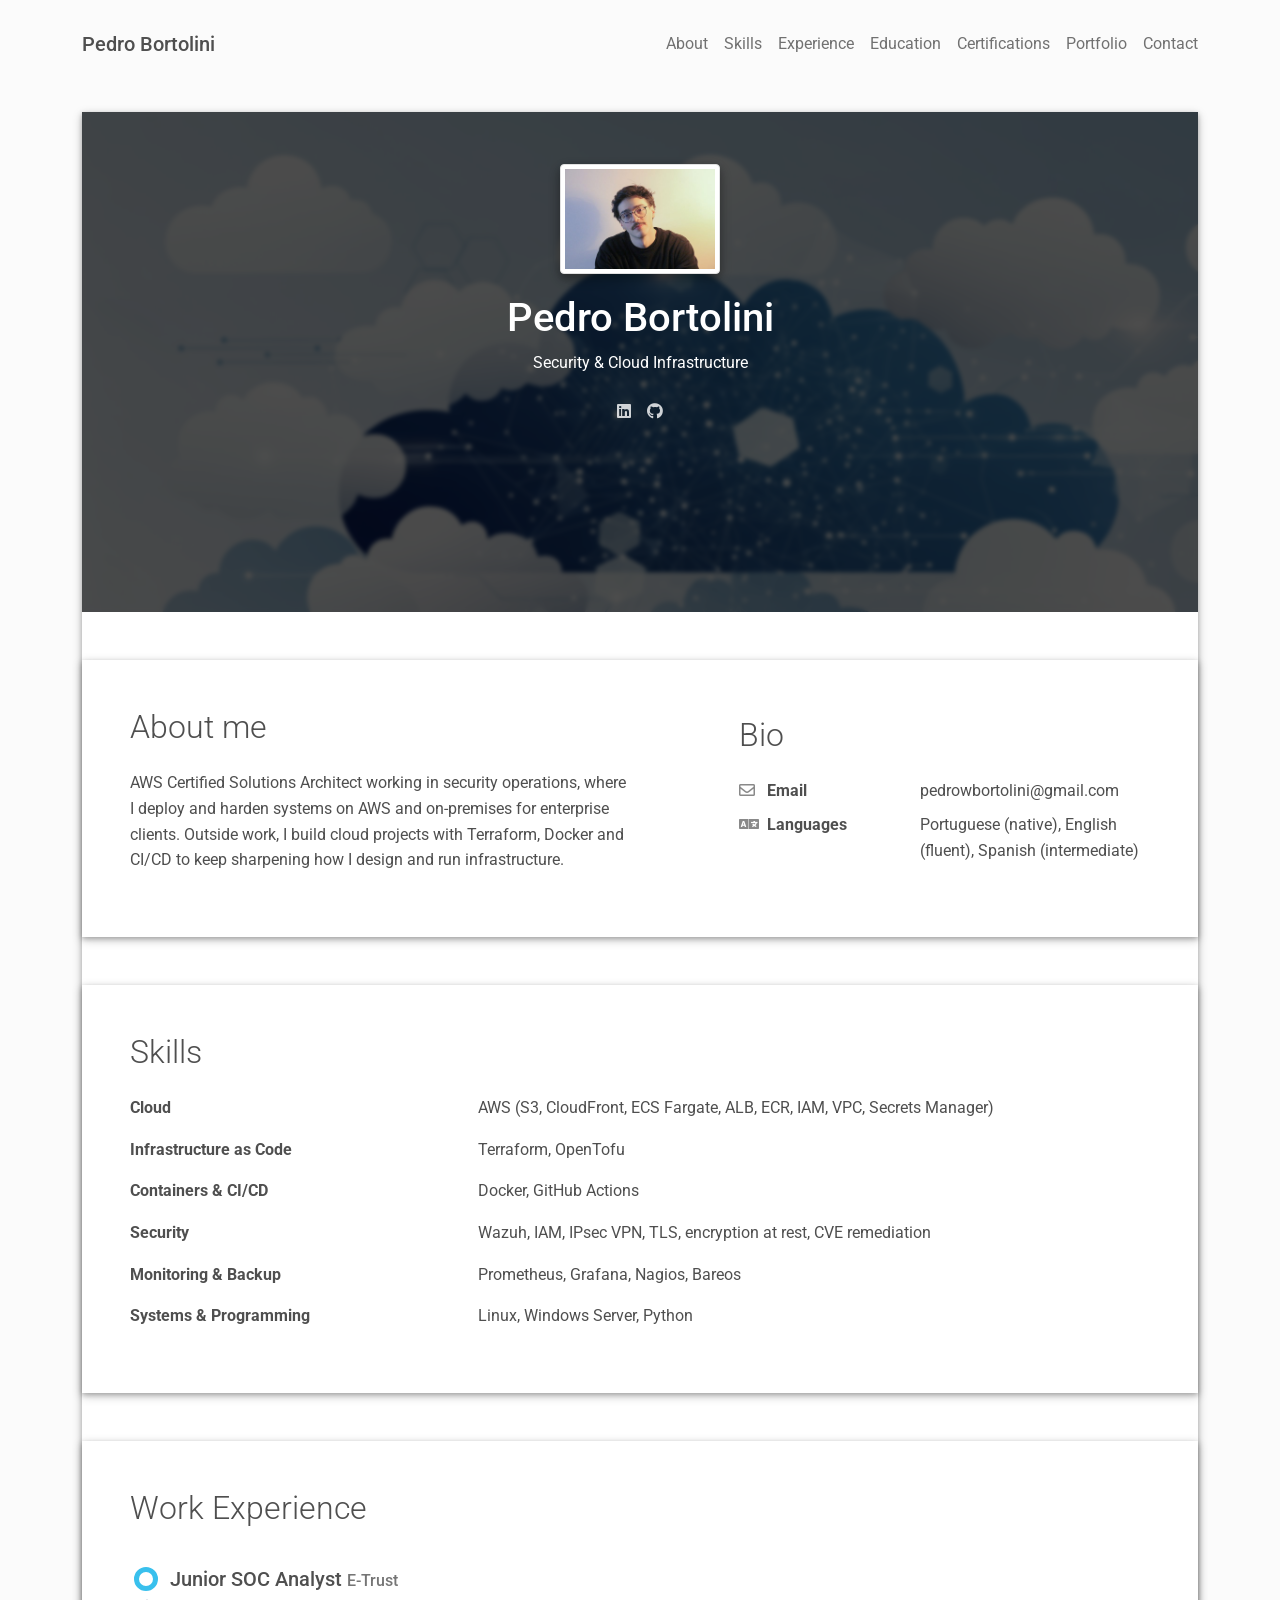
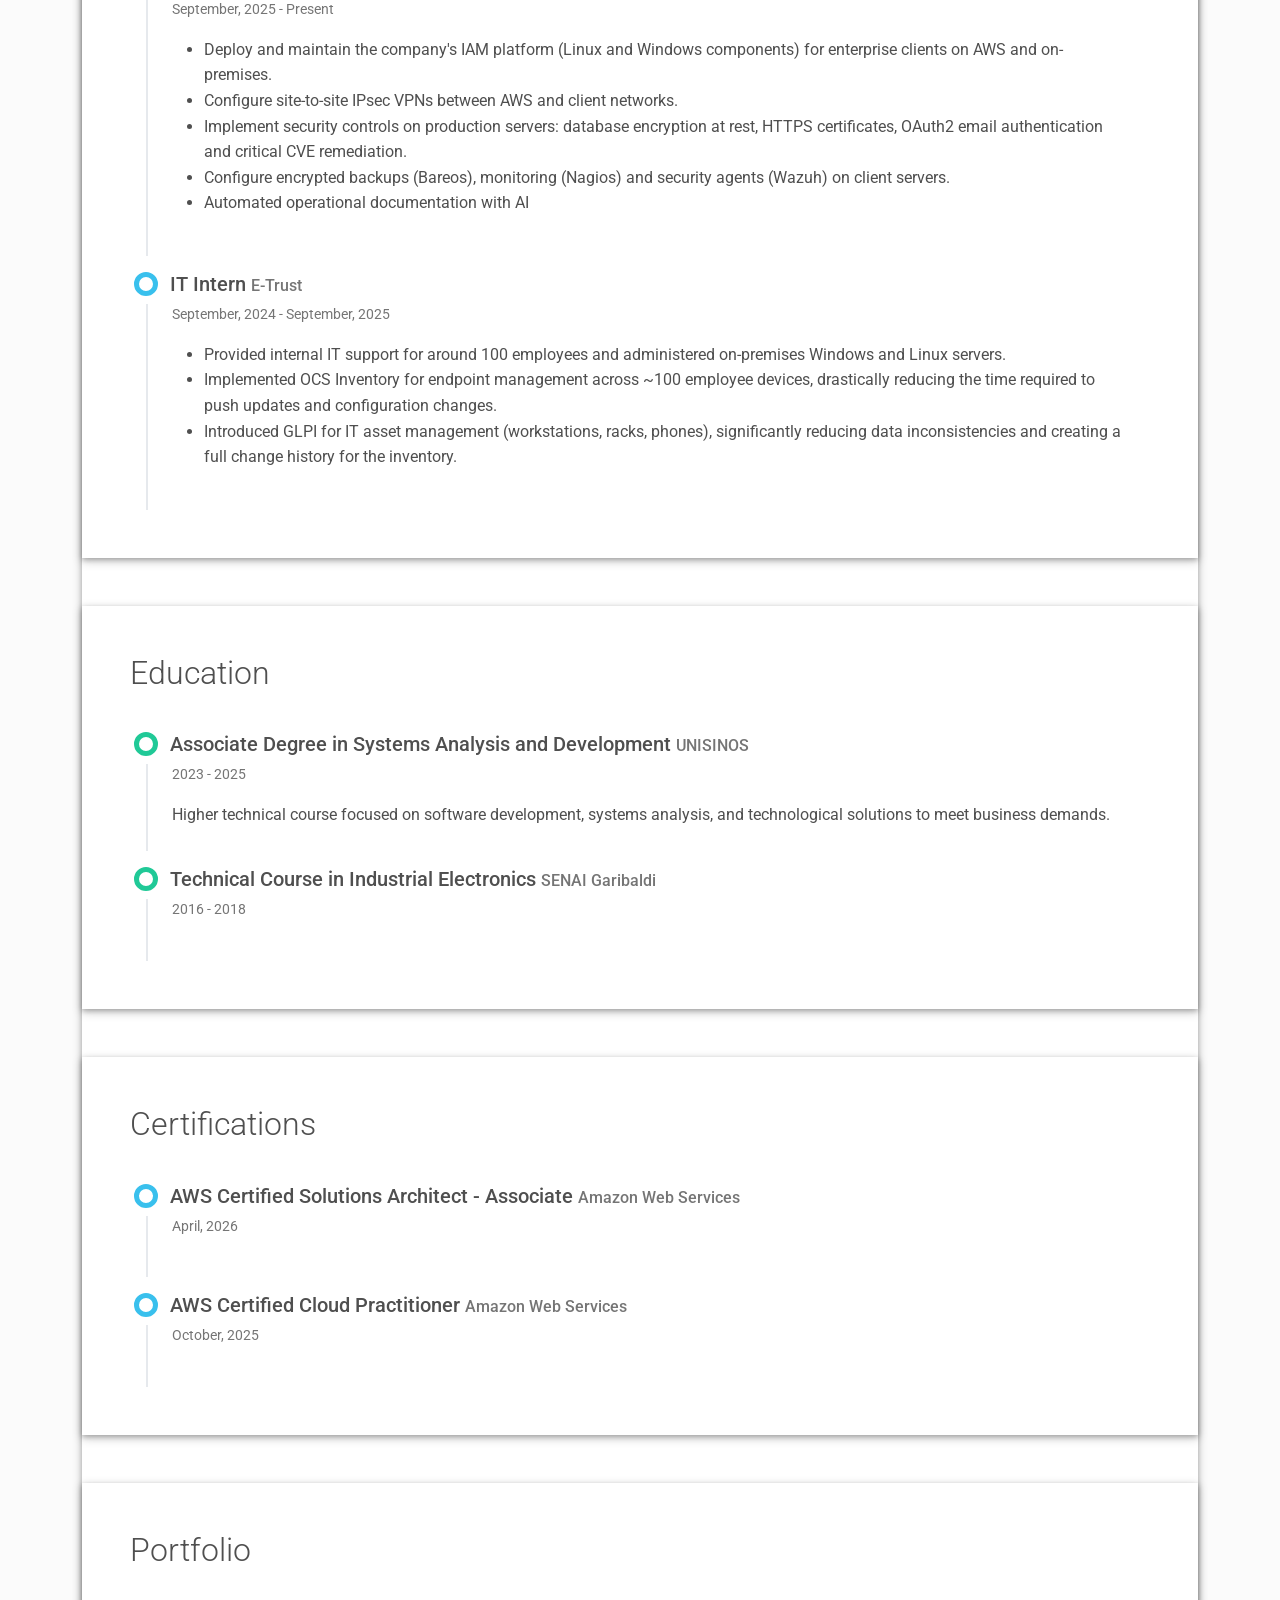
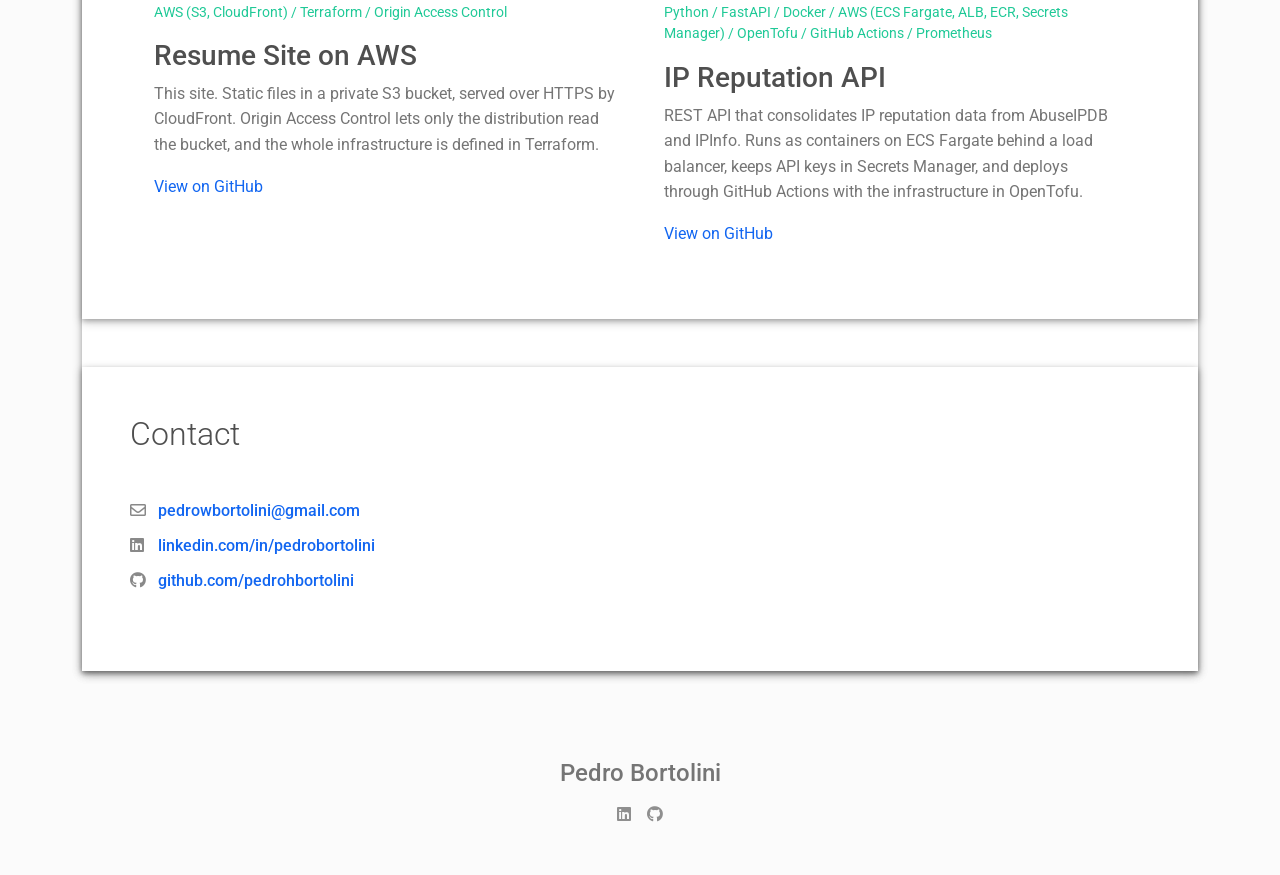
==== site/index.html @ ca29ce0b "content: refresh about, skills and portfolio, newest entries first" ====
<!DOCTYPE html>
<html lang="en">
  <head>
    <meta charset="UTF-8">
    <meta http-equiv="X-UA-Compatible" content="IE=edge">
    <meta name="viewport" content="width=device-width, initial-scale=1">
    <title>Pedro Bortolini | Resume</title>
    <link rel="preconnect" href="https://fonts.gstatic.com" crossorigin="crossorigin"/>
    <link rel="preload" as="style" href="https://fonts.googleapis.com/css2?family=Poppins:wght@600&amp;family=Roboto:wght@300;400;500;700&amp;display=swap"/>
    <link rel="stylesheet" href="https://fonts.googleapis.com/css2?family=Poppins:wght@600&amp;family=Roboto:wght@300;400;500;700&amp;display=swap" media="print" onload="this.media='all'"/>
    <noscript>
      <link rel="stylesheet" href="https://fonts.googleapis.com/css2?family=Poppins:wght@600&amp;family=Roboto:wght@300;400;500;700&amp;display=swap"/>
    </noscript>
    <link href="css/font-awesome/css/all.min.css?ver=1.2.1" rel="stylesheet">
    <link href="css/mdb.min.css?ver=1.2.1" rel="stylesheet">
    <link href="css/aos.css?ver=1.2.1" rel="stylesheet">
    <link href="css/main.css?ver=1.2.1" rel="stylesheet">
    <noscript>
      <style type="text/css">
        [data-aos] {
            opacity: 1 !important;
            transform: translate(0) scale(1) !important;
        }
      </style>
    </noscript>
  </head>
  <body class="bg-light" id="top">
    <header class="d-print-none">
      <div class="container text-center text-lg-left">
        <div class="pt-4 clearfix">
          <h1 class="site-title mb-0">Pedro Bortolini</h1>
          <div class="site-nav"> 
            <nav role="navigation">
              <ul class="nav justify-content-center">
                <li class="nav-item"><a class="nav-link" href="#about" title="About"><span class="menu-title">About</span></a>
                </li>
                <li class="nav-item"><a class="nav-link" href="#skills" title="Skills"><span class="menu-title">Skills</span></a>
                </li>
                <li class="nav-item"><a class="nav-link" href="#experience" title="Experience"><span class="menu-title">Experience</span></a>
                </li>
                <li class="nav-item"><a class="nav-link" href="#education" title="Education"><span class="menu-title">Education</span></a>
                </li>
                <li class="nav-item"><a class="nav-link" href="#certifications" title="Certifications"><span class="menu-title">Certifications</span></a>
                </li>
                <li class="nav-item"><a class="nav-link" href="#portfolio" title="Portfolio"><span class="menu-title">Portfolio</span></a>
                </li>
  
                <li class="nav-item"><a class="nav-link" href="#contact" title="Contact"><span class="menu-title">Contact</span></a>
                </li>
              </ul>
            </nav>
          </div>
        </div>
      </div>
    </header>
    <div class="page-content">
      <div class="container">
<div class="resume-container">
  <div class="shadow-1-strong bg-white my-5" id="intro">
    <div class="bg-info text-white">
      <div class="cover bg-image"><img src="images/header-background.png"/>
        <div class="mask" style="background-color: rgba(0, 0, 0, 0.7);backdrop-filter: blur(2px);">
          <div class="text-center p-5">
            <div class="avatar p-1"><img class="img-thumbnail shadow-2-strong" src="images/avatar.jpg" width="160" height="160"/></div>
            <div class="header-bio mt-3">
              <div data-aos="zoom-in" data-aos-delay="0">
                <h2 class="h1">Pedro Bortolini</h2>
                <p>Security &amp; Cloud Infrastructure</p>
              </div>
<div class="d-print-none"></div>
                <nav role="navigation">
                  <ul class="nav justify-content-center">
                    <li class="nav-item"><a class="nav-link" href="https://www.linkedin.com/in/pedrobortolini" title="LinkedIn"><i class="fab fa-linkedin"></i><span class="menu-title sr-only">LinkedIn</span></a>
                    </li>
                    <li class="nav-item"><a class="nav-link" href="https://github.com/pedrohbortolini" title="Github"><i class="fab fa-github"></i><span class="menu-title sr-only">Github</span></a>
                    </li>
                  </ul>
                </nav>
             <div class="d-print-none"></div>
          </div>
        </div>
      </div>
    </div>
  </div>
  <div class="shadow-1-strong bg-white my-5 p-5" id="about">
    <div class="about-section">
      <div class="row">
        <div class="col-md-6">
          <h2 class="h2 fw-light mb-4">About me</h2>
          <p>AWS Certified Solutions Architect working in security operations, where I deploy and harden systems on AWS and on-premises for enterprise clients. Outside work, I build cloud projects with Terraform, Docker and CI/CD to keep sharpening how I design and run infrastructure.</p>
        </div>
        <div class="col-md-5 offset-lg-1">
          <div class="row mt-2">
            <h2 class="h2 fw-light mb-4">Bio</h2>
            <div class="col-sm-5">
              <div class="pb-2 fw-bolder"><i class="far fa-envelope pe-2 text-muted" style="width:24px;opacity:0.85;"></i> Email</div>
            </div>
            <div class="col-sm-7">
              <div class="pb-2">pedrowbortolini@gmail.com</div>
            </div>
            <div class="col-sm-5">
              <div class="pb-2 fw-bolder"><i class="fas fa-language pe-2 text-muted" style="width:24px;opacity:0.85;"></i> Languages</div>
            </div>
            <div class="col-sm-7">
              <div class="pb-2">Portuguese (native), English (fluent), Spanish (intermediate)</div>
            </div>
            <div class="col-sm-5">
            </div>

          </div>
        </div>
      </div>
    </div>
  </div>
  <div class="shadow-1-strong bg-white my-5 p-5" id="skills">
    <div class="skills-section">
      <h2 class="h2 fw-light mb-4">Skills</h2>
      <!-- Grouped list instead of percentage bars: self-rated percentages carry no real information. -->
      <div class="row">
        <div class="col-sm-4 pb-2 fw-bolder">Cloud</div>
        <div class="col-sm-8 pb-3">AWS (S3, CloudFront, ECS Fargate, ALB, ECR, IAM, VPC, Secrets Manager)</div>
        <div class="col-sm-4 pb-2 fw-bolder">Infrastructure as Code</div>
        <div class="col-sm-8 pb-3">Terraform, OpenTofu</div>
        <div class="col-sm-4 pb-2 fw-bolder">Containers &amp; CI/CD</div>
        <div class="col-sm-8 pb-3">Docker, GitHub Actions</div>
        <div class="col-sm-4 pb-2 fw-bolder">Security</div>
        <div class="col-sm-8 pb-3">Wazuh, IAM, IPsec VPN, TLS, encryption at rest, CVE remediation</div>
        <div class="col-sm-4 pb-2 fw-bolder">Monitoring &amp; Backup</div>
        <div class="col-sm-8 pb-3">Prometheus, Grafana, Nagios, Bareos</div>
        <div class="col-sm-4 pb-2 fw-bolder">Systems &amp; Programming</div>
        <div class="col-sm-8 pb-3">Linux, Windows Server, Python</div>
      </div>
    </div>
  </div>
  <div class="shadow-1-strong bg-white my-5 p-5" id="experience">
    <div class="work-experience-section">
      <h2 class="h2 fw-light mb-4">Work Experience</h2>
      <div class="timeline">
        <div class="timeline-card timeline-card-info" data-aos="fade-in" data-aos-delay="0">
          <div class="timeline-head px-4 pt-3">
            <div class="h5">Junior SOC Analyst <span class="text-muted h6"> E-Trust</span></div>
          </div>
          <div class="timeline-body px-4 pb-4">
            <div class="text-muted text-small mb-3">September, 2025 - Present</div>
            <ul>
              <li>Deploy and maintain the company's IAM platform (Linux and Windows components) for enterprise clients on AWS and on-premises.</li>
              <li>Configure site-to-site IPsec VPNs between AWS and client networks.</li>
              <li>Implement security controls on production servers: database encryption at rest, HTTPS certificates, OAuth2 email authentication and critical CVE remediation.</li>
              <li>Configure encrypted backups (Bareos), monitoring (Nagios) and security agents (Wazuh) on client servers.</li>
              <li>Automated operational documentation with AI</li>
            </ul>
          </div>
        </div>
        <div class="timeline-card timeline-card-info" data-aos="fade-in" data-aos-delay="200">
          <div class="timeline-head px-4 pt-3">
            <div class="h5">IT Intern <span class="text-muted h6"> E-Trust</span></div>
          </div>
          <div class="timeline-body px-4 pb-4">
            <div class="text-muted text-small mb-3">September, 2024 - September, 2025</div>
               <ul>
              <li>Provided internal IT support for around 100 employees and administered on-premises Windows and Linux servers.</li>
              <li>Implemented OCS Inventory for endpoint management across ~100 employee devices, drastically reducing the time required to push updates and configuration changes.</li>
              <li>Introduced GLPI for IT asset management (workstations, racks, phones), significantly reducing data inconsistencies and creating a full change history for the inventory.</li>
            </ul>
          </div>
        </div>
      </div>
    </div>
  </div>
  <div class="shadow-1-strong bg-white my-5 p-5" id="education">
    <div class="education-section">
      <h2 class="h2 fw-light mb-4">Education</h2>
      <div class="timeline">
        <div class="timeline-card timeline-card-success" data-aos="fade-in" data-aos-delay="0">
          <div class="timeline-head px-4 pt-3">
            <div class="h5">Associate Degree in Systems Analysis and Development <span class="text-muted h6">UNISINOS</span>          </div>
          </div>
          <div class="timeline-body px-4 pb-4">
            <div class="text-muted text-small mb-3">2023 - 2025</div>
            <div> Higher technical course focused on software development, systems analysis, and technological solutions to meet business demands.</div>
          </div>
        </div>
        <div class="timeline-card timeline-card-success" data-aos="fade-in" data-aos-delay="400">
          <div class="timeline-head px-4 pt-3">
            <div class="h5">Technical Course in Industrial Electronics <span class="text-muted h6"> SENAI Garibaldi</span>          </div>
          </div>
          <div class="timeline-body px-4 pb-4">
            <div class="text-muted text-small mb-3">2016 - 2018</div>
          </div>
        </div>
      </div>
    </div>
  </div>
  <div class="shadow-1-strong bg-white my-5 p-5" id="certifications">
    <div class="certifications-section">
      <h2 class="h2 fw-light mb-4">Certifications</h2>
      <div class="timeline">
        <div class="timeline-card timeline-card-info" data-aos="fade-in" data-aos-delay="0">
          <div class="timeline-head px-4 pt-3">
            <div class="h5">AWS Certified Solutions Architect - Associate <span class="text-muted h6"> Amazon Web Services</span></div>
          </div>
          <div class="timeline-body px-4 pb-4">
            <div class="text-muted text-small mb-3">April, 2026</div>
          </div>
        </div>
        <div class="timeline-card timeline-card-info" data-aos="fade-in" data-aos-delay="200">
          <div class="timeline-head px-4 pt-3">
            <div class="h5">AWS Certified Cloud Practitioner <span class="text-muted h6"> Amazon Web Services</span></div>
          </div>
          <div class="timeline-body px-4 pb-4">
            <div class="text-muted text-small mb-3">October, 2025</div>
          </div>
        </div>
      </div>
    </div>
  </div>
  <div class="shadow-1-strong bg-white my-5 p-5 d-print-none" id="portfolio">
    <div class="portfolio-section">
      <h2 class="h2 fw-light mb-4">Portfolio</h2>
      <div class="row g-0">
        <div class="col-md-6 d-flex" data-aos="fade-left" data-aos-delay="100">
          <div class="m-4 mt-md-2">
            <p class="text-teal text-small">AWS (S3, CloudFront) / Terraform / Origin Access Control</p>
            <h3>Resume Site on AWS</h3>
            <p class="text-muted">This site. Static files in a private S3 bucket, served over HTTPS by CloudFront. Origin Access Control lets only the distribution read the bucket, and the whole infrastructure is defined in Terraform.</p>
            <a href="https://github.com/pedrohbortolini/cloud-resume-site">View on GitHub</a>
          </div>
        </div>
        <div class="col-md-6 d-flex" data-aos="fade-left" data-aos-delay="200">
          <div class="m-4 mt-md-2">
            <p class="text-teal text-small">Python / FastAPI / Docker / AWS (ECS Fargate, ALB, ECR, Secrets Manager) / OpenTofu / GitHub Actions / Prometheus</p>
            <h3>IP Reputation API</h3>
            <p class="text-muted">REST API that consolidates IP reputation data from AbuseIPDB and IPInfo. Runs as containers on ECS Fargate behind a load balancer, keeps API keys in Secrets Manager, and deploys through GitHub Actions with the infrastructure in OpenTofu.</p>
            <a href="https://github.com/pedrohbortolini/ip-reputation-api">View on GitHub</a>
          </div>
        </div>
      </div>
    </div>
  </div>
  <div class="shadow-1-strong bg-white my-5 p-5" id="contact">
  <div class="contant-section">
    <h2 class="h2 fw-light text mb-4">Contact</h2>
    <div class="row mb-4">
      <div class="col-12" data-aos="fade-left" data-aos-delay="200">
        <div class="mt-4">
          <div class="h6">
            <i class="far fa-envelope pe-2 text-muted" style="width:24px;opacity:0.85;"></i>
            <a href="mailto:pedrowbortolini@gmail.com">pedrowbortolini@gmail.com</a>
          </div>
          <div class="h6 mt-3">
            <i class="fab fa-linkedin pe-2 text-muted" style="width:24px;opacity:0.85;"></i>
            <a href="https://www.linkedin.com/in/pedrobortolini">linkedin.com/in/pedrobortolini</a>
          </div>
          <div class="h6 mt-3">
            <i class="fab fa-github pe-2 text-muted" style="width:24px;opacity:0.85;"></i>
            <a href="https://github.com/pedrohbortolini">github.com/pedrohbortolini</a>
          </div>
        </div>
      </div>

    </div>
  </div>
</div>

</div></div>
    </div>
    <footer class="pt-4 pb-4 text-muted text-center d-print-none">
      <div class="container">


        <div class="my-3">
          <div class="h4">Pedro Bortolini</div>
          <div class="footer-nav">
            <nav role="navigation">
              <ul class="nav justify-content-center">
                <li class="nav-item"><a class="nav-link" href="https://www.linkedin.com/in/pedrobortolini" title="LinkedIn"><i class="fab fa-linkedin"></i><span class="menu-title sr-only">LinkedIn</span></a>
                </li>
                <li class="nav-item"><a class="nav-link" href="https://github.com/pedrohbortolini" title="Github"><i class="fab fa-github"></i><span class="menu-title sr-only">Github</span></a>
                </li>
              </ul>
            </nav>
          </div>
        </div>
      </div>
    </footer>
    <script src="scripts/mdb.min.js?ver=1.2.1"></script>
    <script src="scripts/aos.js?ver=1.2.1"></script>
    <script src="scripts/main.js?ver=1.2.1"></script>
  </body>
</html>
---- site/css/main.css ----
/* Timeline custom component */
.timeline-card {
  position: relative;
  margin-left: 16px; }

.timeline-card:before {
  content: '';
  display: inline-block;
  position: absolute;
  background-color: #fff;
  border-radius: 100%;
  width: 24px;
  height: 24px;
  top: 16px;
  left: -12px;
  border: 5px solid;
  z-index: 2; }

.timeline-body {
  border-left: 2px solid #E6E9ED; }

.timeline-card-primary:before {
  border-color: var(--bs-primary); }

.timeline-card-info:before {
  border-color: var(--bs-info); }

.timeline-card-secondary:before {
  border-color: var(--bs-secondary); }

.timeline-card-success:before {
  border-color: var(--bs-teal); }

html {
  scroll-behavior: smooth; }

html, body {
  overflow-x: hidden; }

.container {
  max-width: 1140px; }

.site-title {
  font-size: 1.25rem;
  line-height: 2.5rem; }

.nav-link {
  padding: 0;
  font-size: 1rem;
  line-height: 2.5rem;
  color: inherit;
  opacity: 0.8; }

.header-social .nav-link {
  font-size: 1.25rem; }

.nav-link:hover,
.nav-link:focus {
  color: inherit;
  opacity: 1; }

.nav-item + .nav-item {
  margin-left: 1rem; }

.cover {
  height: 500px; }

.cover > img {
  -o-object-fit: cover;
     object-fit: cover;
  width: auto; }

.progress-bar {
  text-transform: uppercase;
  font-size: 10px;
  letter-spacing: 1px; }

.text-small {
  font-size: 0.85rem; }

.text-teal {
  color: var(--bs-teal); }

footer a:not(.nav-link) {
  color: inherit;
  border-bottom: 1px dashed;
  text-decoration: none;
  cursor: pointer; }

@media (min-width: 48em) {
  .site-title {
    float: left; }
  .site-nav {
    float: right; } }

@media (max-width: 767px) {
  /* disable animations on mobile */
  [data-aos] {
    opacity: 1 !important;
    transform: translate(0) scale(1) !important; }
  .p-5 {
    padding: 2.5rem 2rem !important; }
  .portfolio-section .m-5 {
    margin: 2rem 0 1rem !important; }
  .portfolio-reverse {
    flex-direction: column-reverse; }
  .portfolio-reverse .text-end {
    text-align: start !important; } }

@media print {
  [data-aos] {
    opacity: 1 !important;
    transform: translate(0) scale(1) !important; }
  body.bg-light {
    background-color: #fff !important; }
  .container {
    width: auto;
    max-width: 100%;
    padding: 0; }
  .cover {
    height: 360px;
    margin-bottom: 1.5rem; }
  .cover > img {
    display: none; }
  .shadow-1-strong {
    box-shadow: none !important; }
  .resume-container > .my-5 {
    margin: 0 !important; }
  .my-5.p-5 {
    padding: 1.5rem 0 !important; }
  .about-section {
    padding: 0 !important; }
  .skills-section,
  .work-experience-section,
  .education-section,
  .portfolio-section,
  .reference-section,
  .contact-section {
    padding: 0 !important; }
  .page-break {
    padding-top: 5rem;
    page-break-before: always; } }
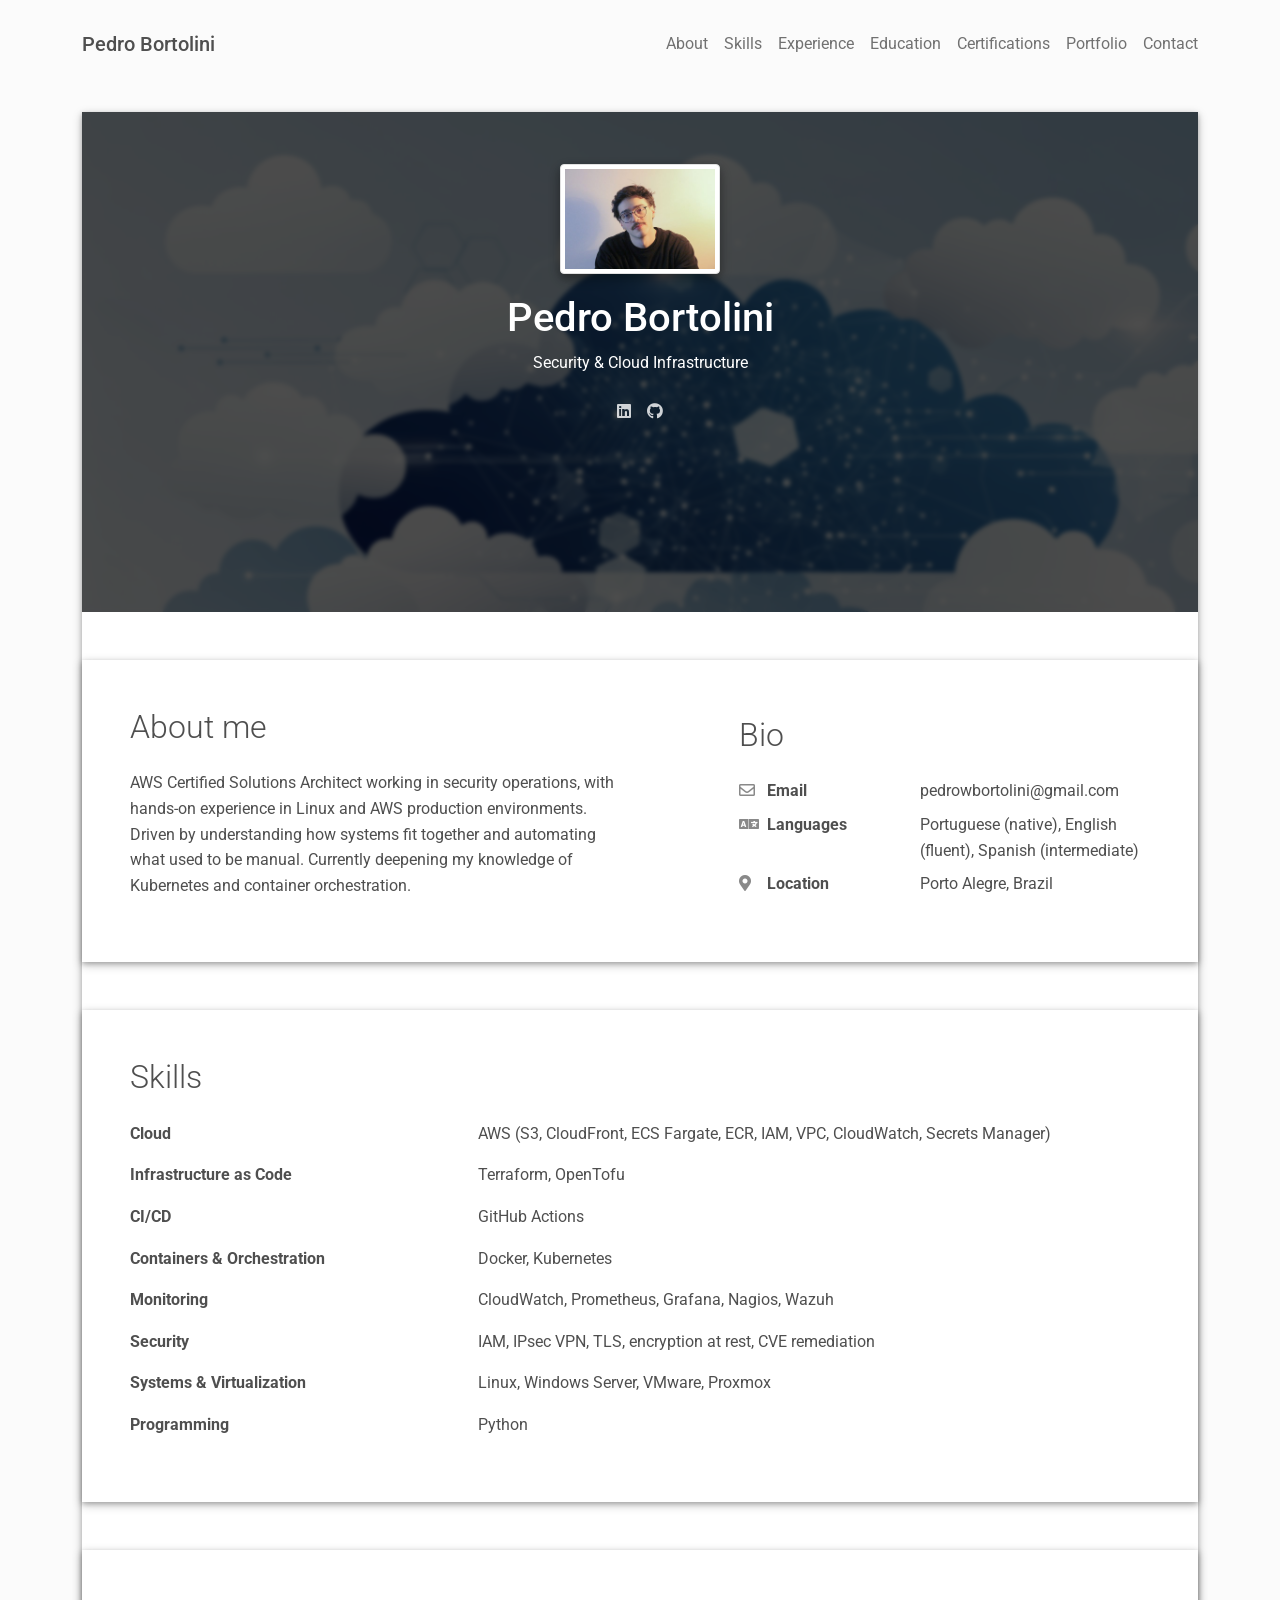
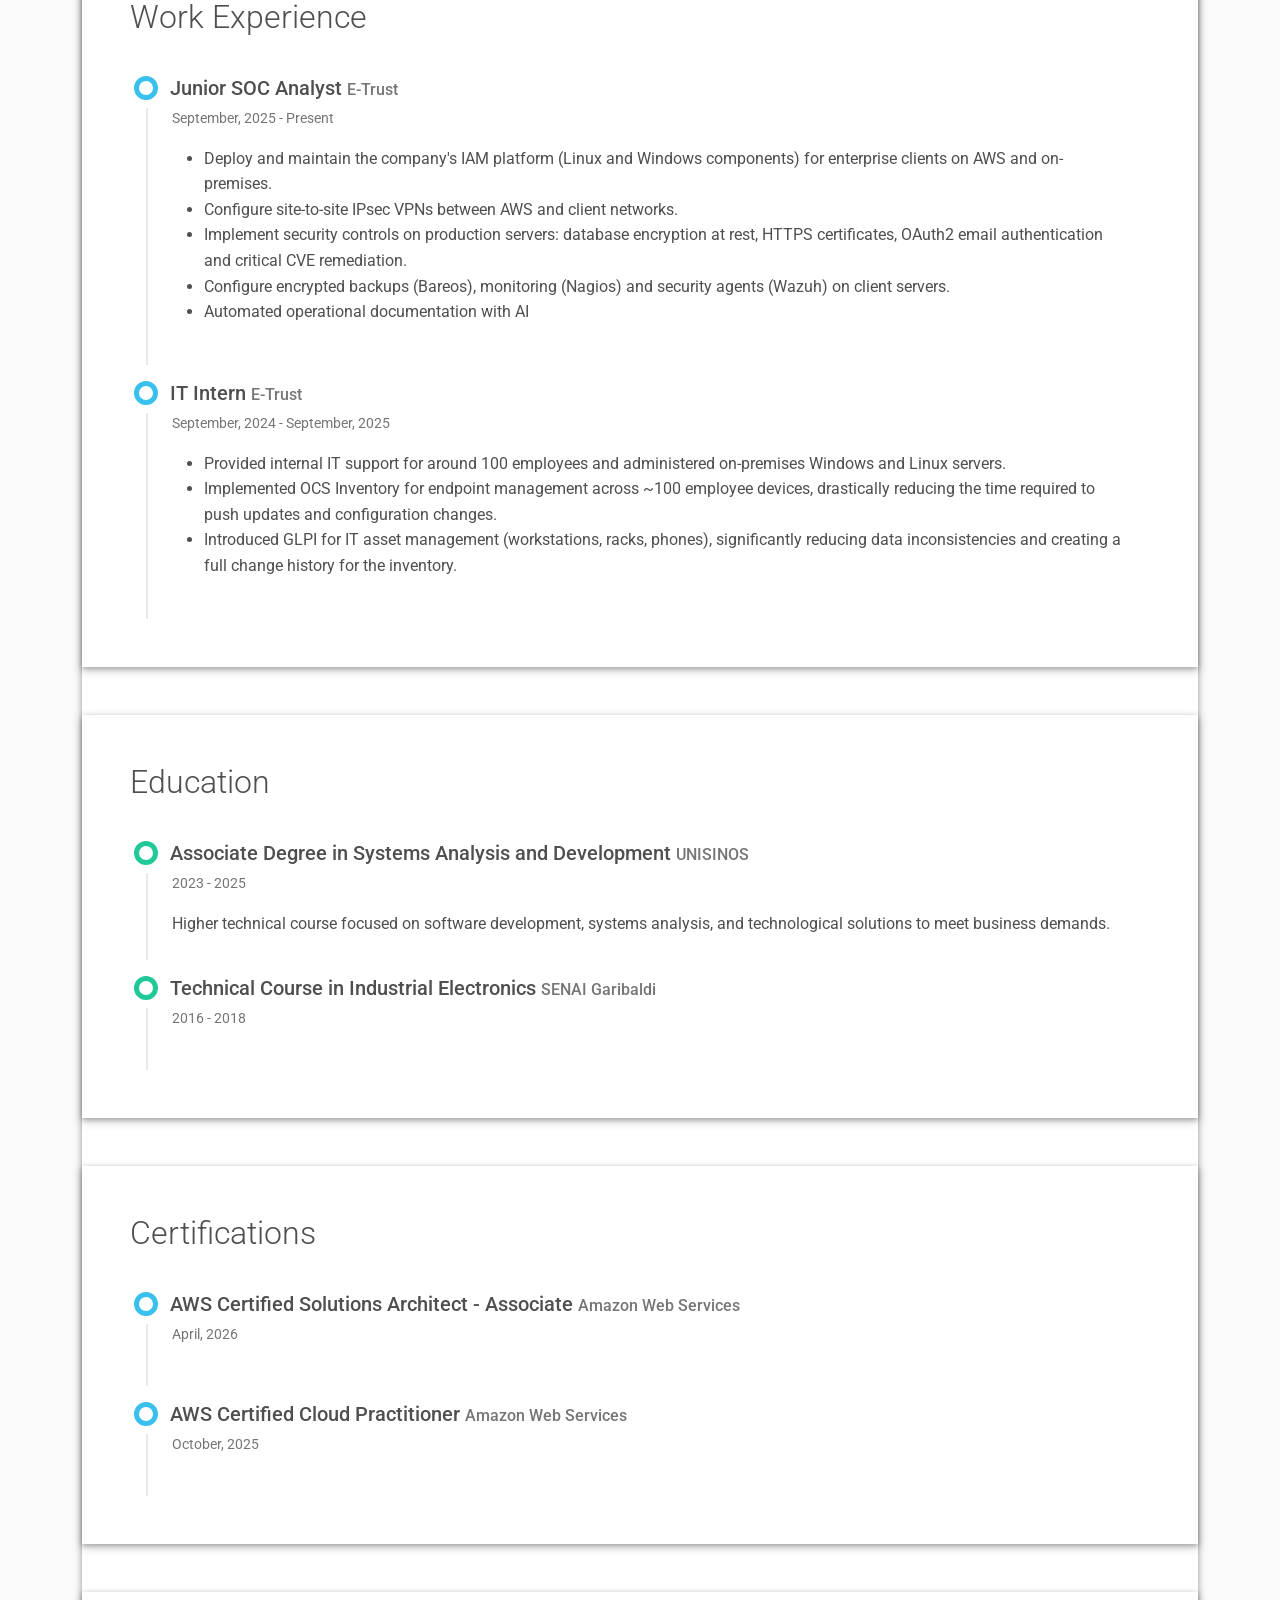
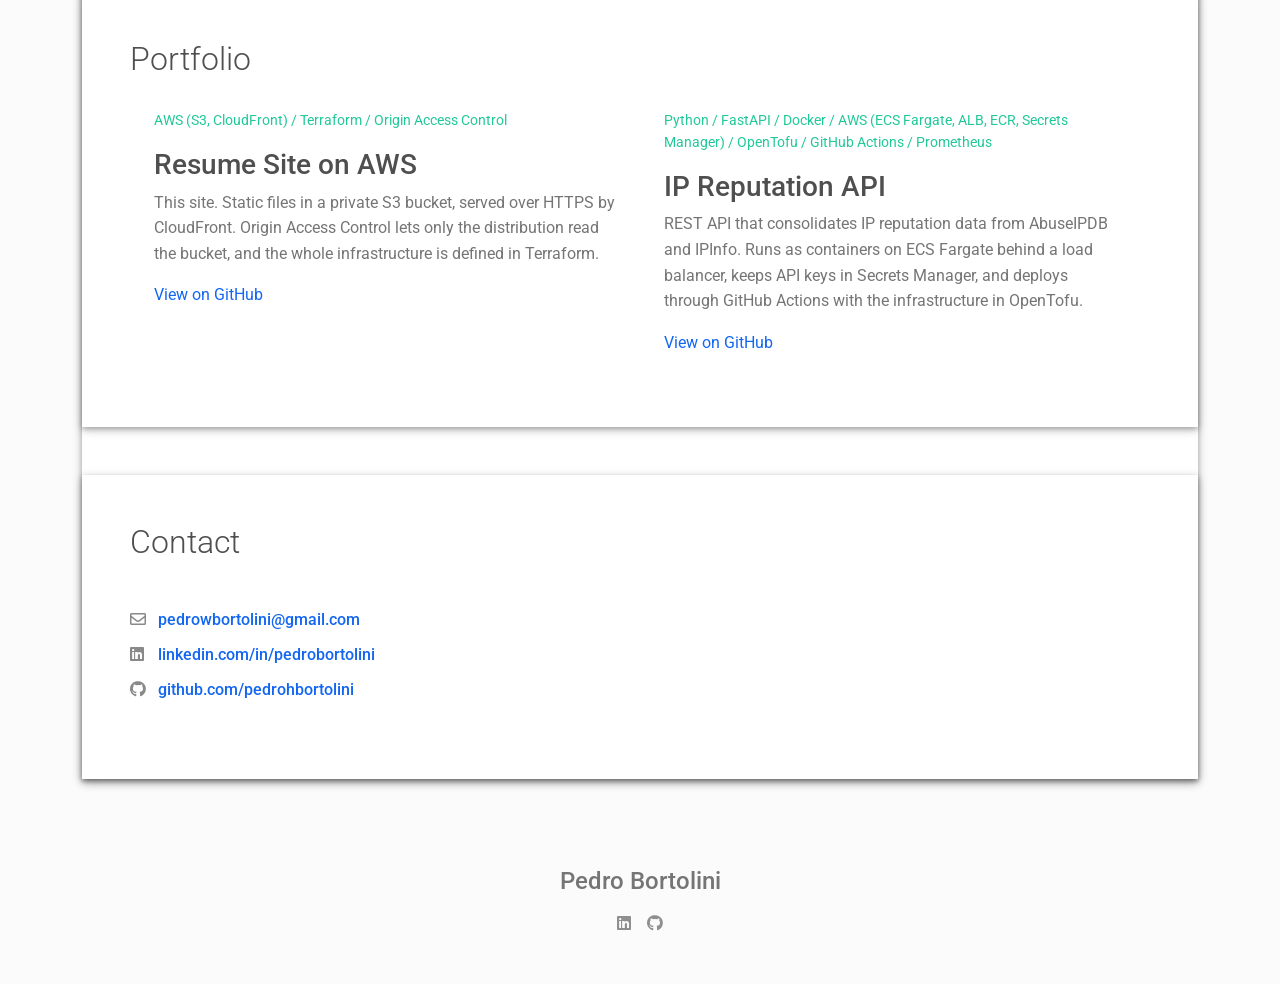
==== commit e1400503: "content: refine about and skills, add location" ====
--- a/site/index.html
+++ b/site/index.html
@@ -87,7 +87,7 @@
       <div class="row">
         <div class="col-md-6">
           <h2 class="h2 fw-light mb-4">About me</h2>
-          <p>AWS Certified Solutions Architect working in security operations, where I deploy and harden systems on AWS and on-premises for enterprise clients. Outside work, I build cloud projects with Terraform, Docker and CI/CD to keep sharpening how I design and run infrastructure.</p>
+          <p>AWS Certified Solutions Architect working in security operations, with hands-on experience in Linux and AWS production environments. Driven by understanding how systems fit together and automating what used to be manual. Currently deepening my knowledge of Kubernetes and container orchestration.</p>
         </div>
         <div class="col-md-5 offset-lg-1">
           <div class="row mt-2">
@@ -103,6 +103,12 @@
             </div>
             <div class="col-sm-7">
               <div class="pb-2">Portuguese (native), English (fluent), Spanish (intermediate)</div>
+            </div>
+            <div class="col-sm-5">
+              <div class="pb-2 fw-bolder"><i class="fas fa-map-marker-alt pe-2 text-muted" style="width:24px;opacity:0.85;"></i> Location</div>
+            </div>
+            <div class="col-sm-7">
+              <div class="pb-2">Porto Alegre, Brazil</div>
             </div>
             <div class="col-sm-5">
             </div>
@@ -118,17 +124,21 @@
       <!-- Grouped list instead of percentage bars: self-rated percentages carry no real information. -->
       <div class="row">
         <div class="col-sm-4 pb-2 fw-bolder">Cloud</div>
-        <div class="col-sm-8 pb-3">AWS (S3, CloudFront, ECS Fargate, ALB, ECR, IAM, VPC, Secrets Manager)</div>
+        <div class="col-sm-8 pb-3">AWS (S3, CloudFront, ECS Fargate, ECR, IAM, VPC, CloudWatch, Secrets Manager)</div>
         <div class="col-sm-4 pb-2 fw-bolder">Infrastructure as Code</div>
         <div class="col-sm-8 pb-3">Terraform, OpenTofu</div>
-        <div class="col-sm-4 pb-2 fw-bolder">Containers &amp; CI/CD</div>
-        <div class="col-sm-8 pb-3">Docker, GitHub Actions</div>
+        <div class="col-sm-4 pb-2 fw-bolder">CI/CD</div>
+        <div class="col-sm-8 pb-3">GitHub Actions</div>
+        <div class="col-sm-4 pb-2 fw-bolder">Containers &amp; Orchestration</div>
+        <div class="col-sm-8 pb-3">Docker, Kubernetes</div>
+        <div class="col-sm-4 pb-2 fw-bolder">Monitoring</div>
+        <div class="col-sm-8 pb-3">CloudWatch, Prometheus, Grafana, Nagios, Wazuh</div>
         <div class="col-sm-4 pb-2 fw-bolder">Security</div>
-        <div class="col-sm-8 pb-3">Wazuh, IAM, IPsec VPN, TLS, encryption at rest, CVE remediation</div>
-        <div class="col-sm-4 pb-2 fw-bolder">Monitoring &amp; Backup</div>
-        <div class="col-sm-8 pb-3">Prometheus, Grafana, Nagios, Bareos</div>
-        <div class="col-sm-4 pb-2 fw-bolder">Systems &amp; Programming</div>
-        <div class="col-sm-8 pb-3">Linux, Windows Server, Python</div>
+        <div class="col-sm-8 pb-3">IAM, IPsec VPN, TLS, encryption at rest, CVE remediation</div>
+        <div class="col-sm-4 pb-2 fw-bolder">Systems &amp; Virtualization</div>
+        <div class="col-sm-8 pb-3">Linux, Windows Server, VMware, Proxmox</div>
+        <div class="col-sm-4 pb-2 fw-bolder">Programming</div>
+        <div class="col-sm-8 pb-3">Python</div>
       </div>
     </div>
   </div>
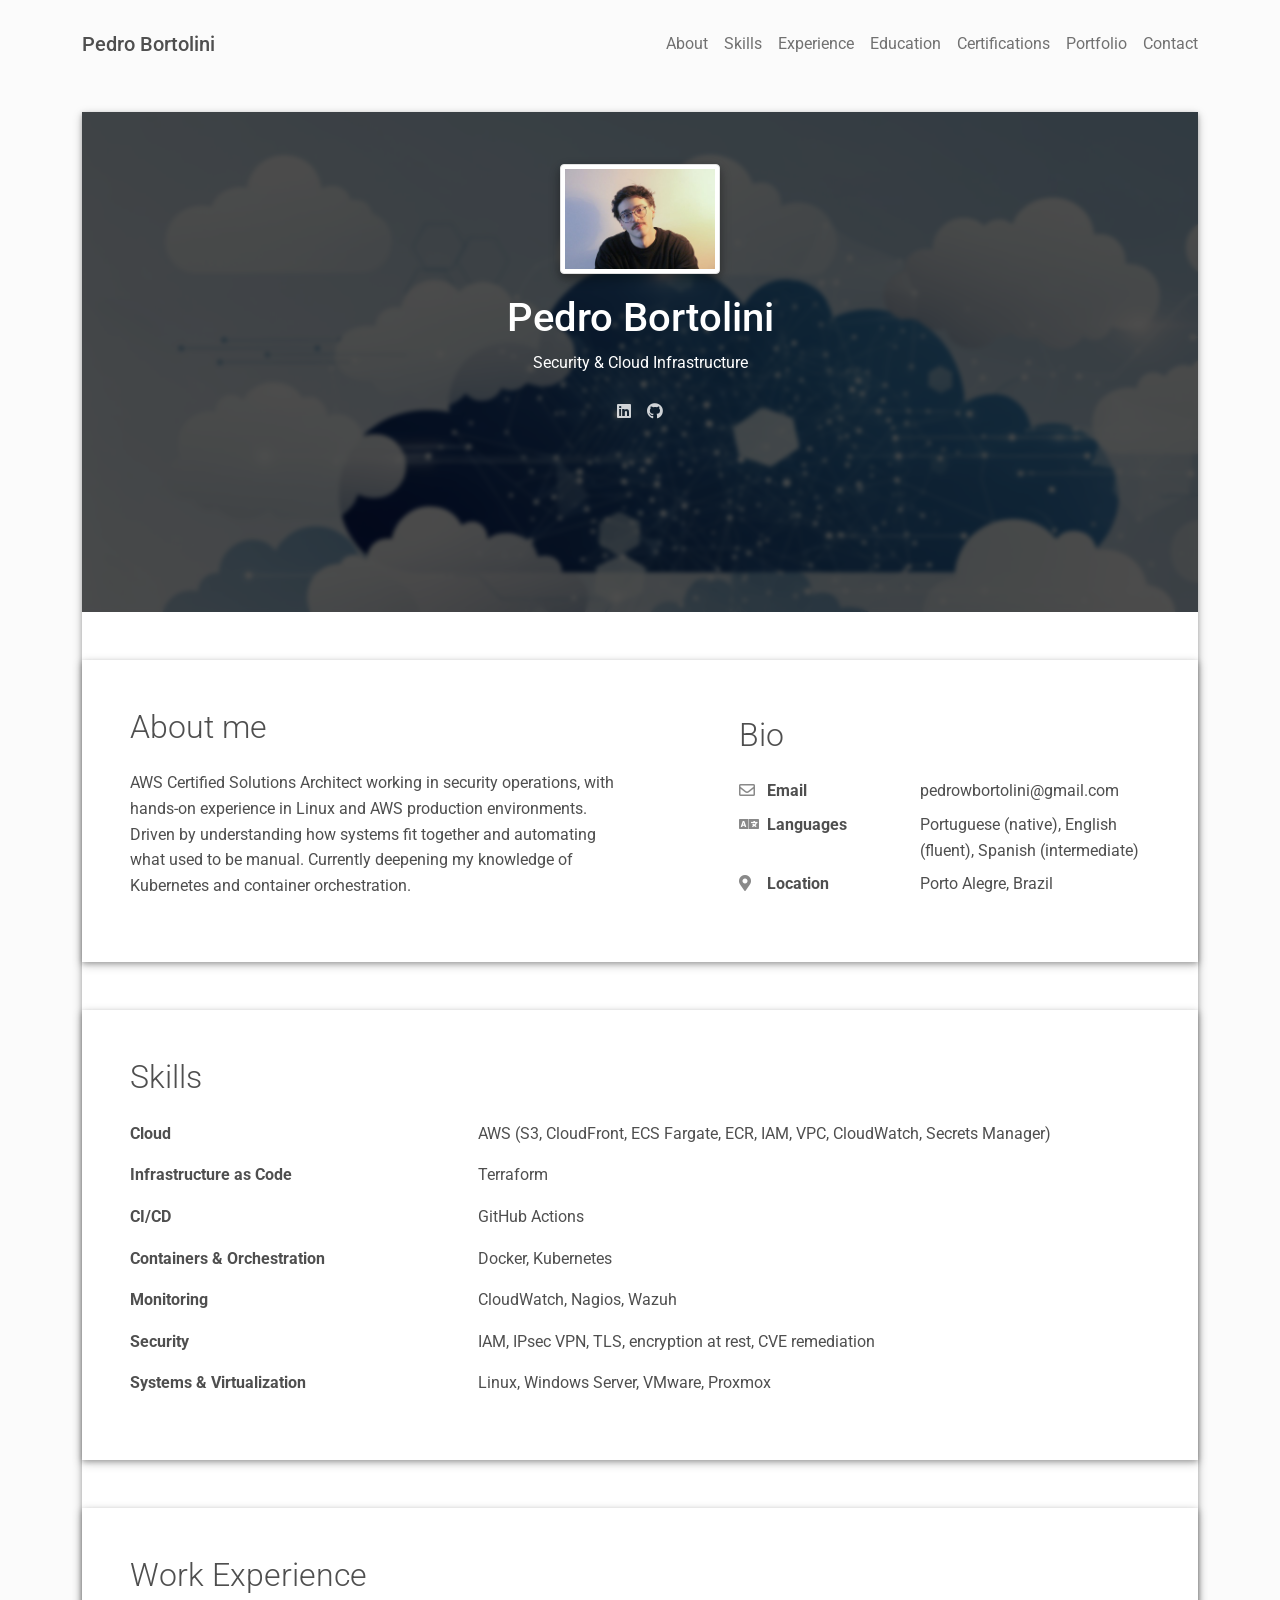
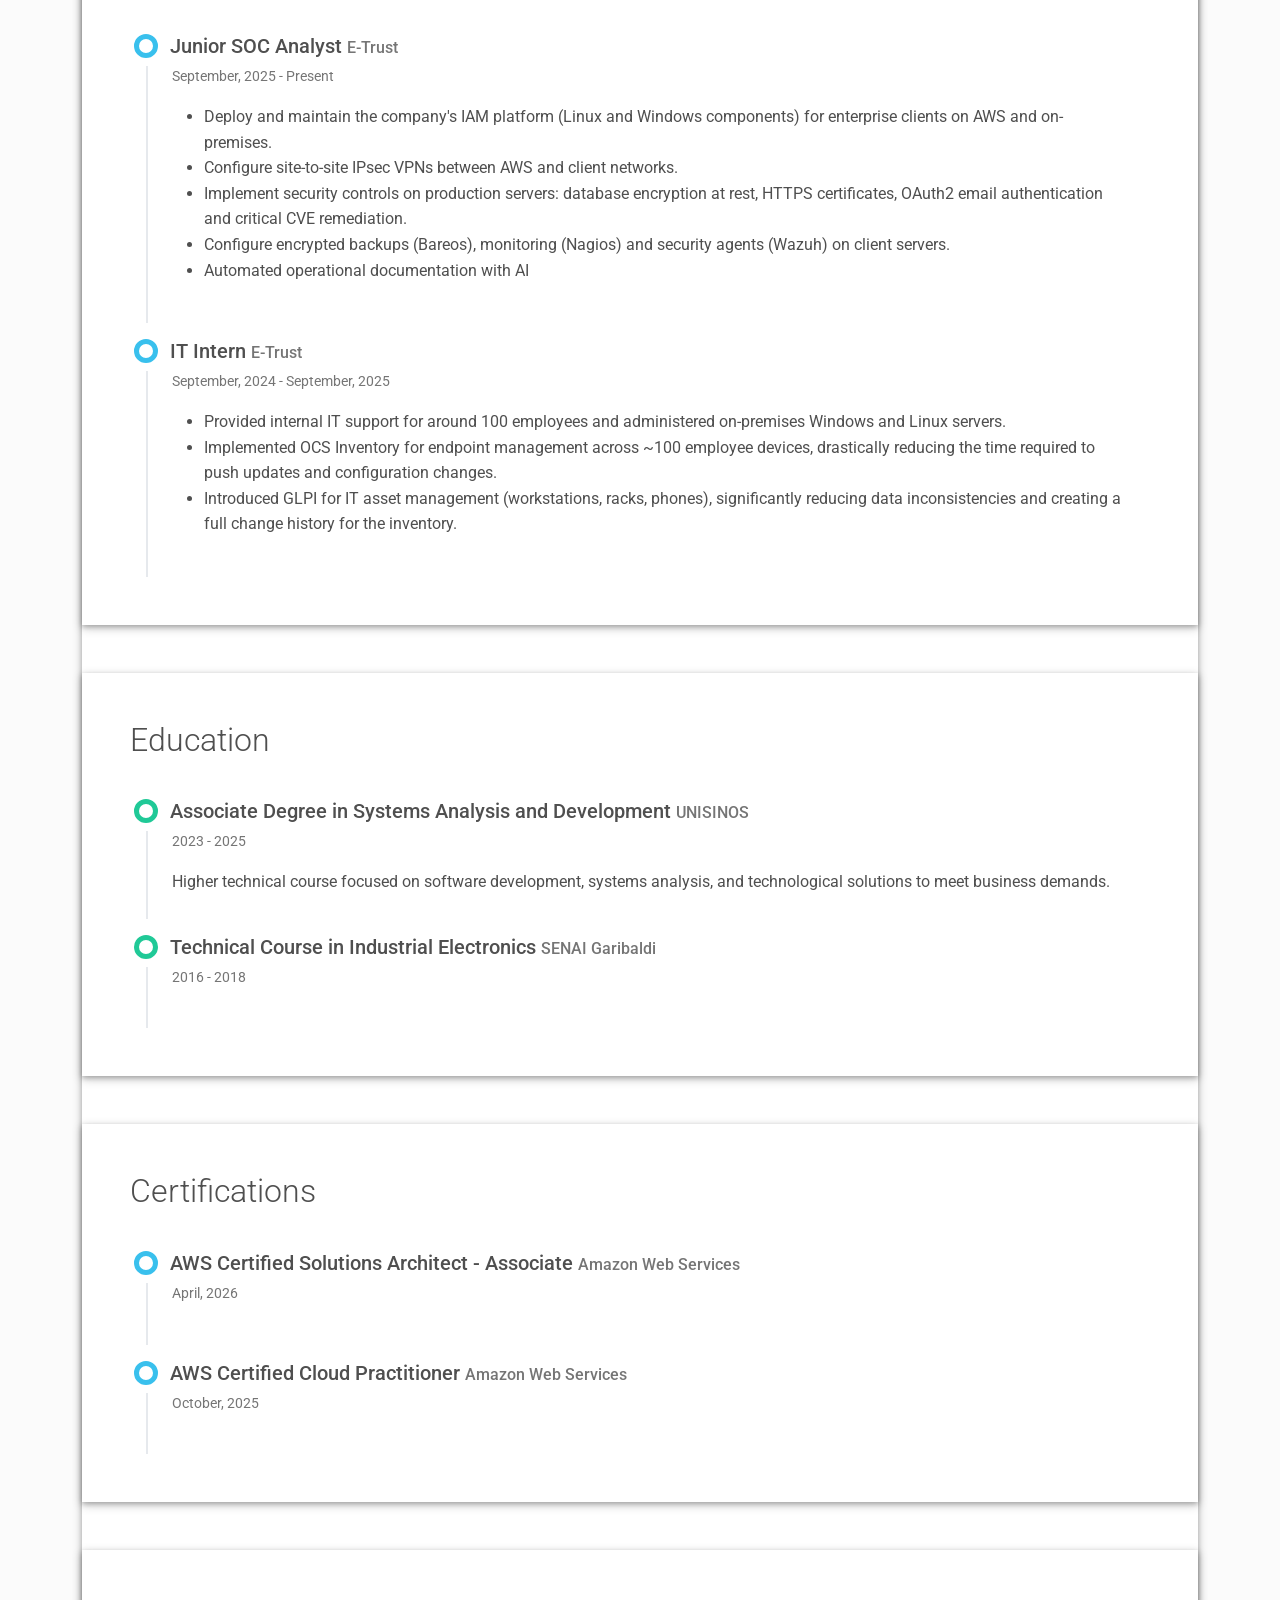
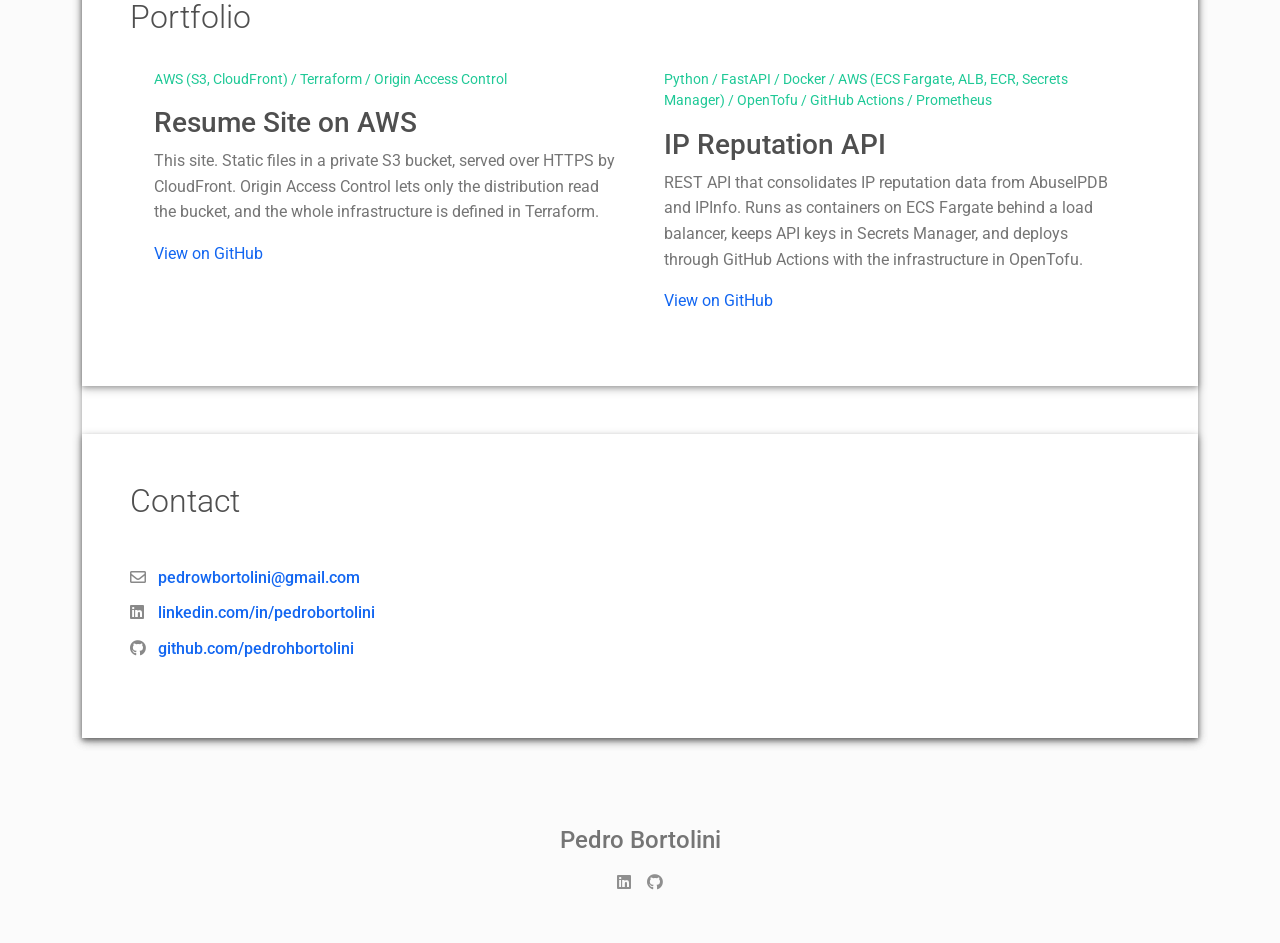
==== commit 20dd1ddd: "content: trim skills list" ====
--- a/site/index.html
+++ b/site/index.html
@@ -126,19 +126,17 @@
         <div class="col-sm-4 pb-2 fw-bolder">Cloud</div>
         <div class="col-sm-8 pb-3">AWS (S3, CloudFront, ECS Fargate, ECR, IAM, VPC, CloudWatch, Secrets Manager)</div>
         <div class="col-sm-4 pb-2 fw-bolder">Infrastructure as Code</div>
-        <div class="col-sm-8 pb-3">Terraform, OpenTofu</div>
+        <div class="col-sm-8 pb-3">Terraform</div>
         <div class="col-sm-4 pb-2 fw-bolder">CI/CD</div>
         <div class="col-sm-8 pb-3">GitHub Actions</div>
         <div class="col-sm-4 pb-2 fw-bolder">Containers &amp; Orchestration</div>
         <div class="col-sm-8 pb-3">Docker, Kubernetes</div>
         <div class="col-sm-4 pb-2 fw-bolder">Monitoring</div>
-        <div class="col-sm-8 pb-3">CloudWatch, Prometheus, Grafana, Nagios, Wazuh</div>
+        <div class="col-sm-8 pb-3">CloudWatch, Nagios, Wazuh</div>
         <div class="col-sm-4 pb-2 fw-bolder">Security</div>
         <div class="col-sm-8 pb-3">IAM, IPsec VPN, TLS, encryption at rest, CVE remediation</div>
         <div class="col-sm-4 pb-2 fw-bolder">Systems &amp; Virtualization</div>
         <div class="col-sm-8 pb-3">Linux, Windows Server, VMware, Proxmox</div>
-        <div class="col-sm-4 pb-2 fw-bolder">Programming</div>
-        <div class="col-sm-8 pb-3">Python</div>
       </div>
     </div>
   </div>
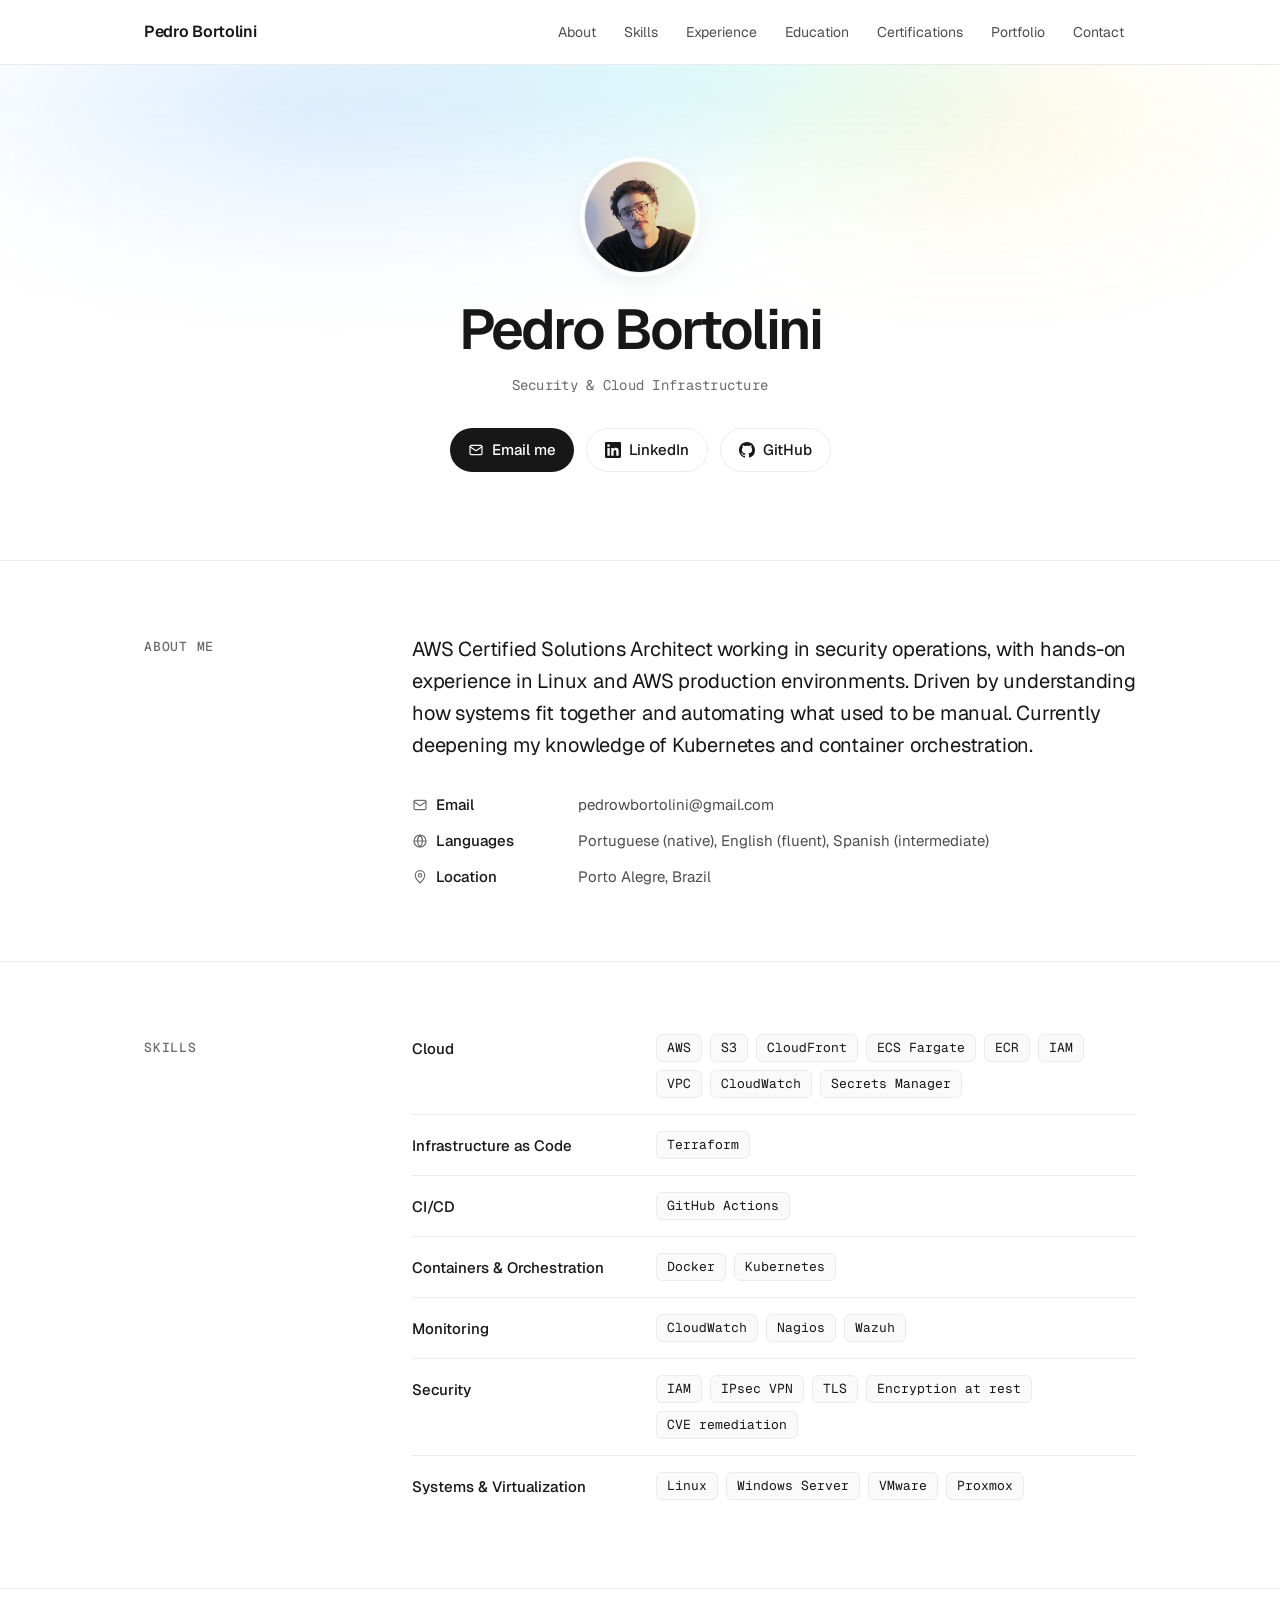
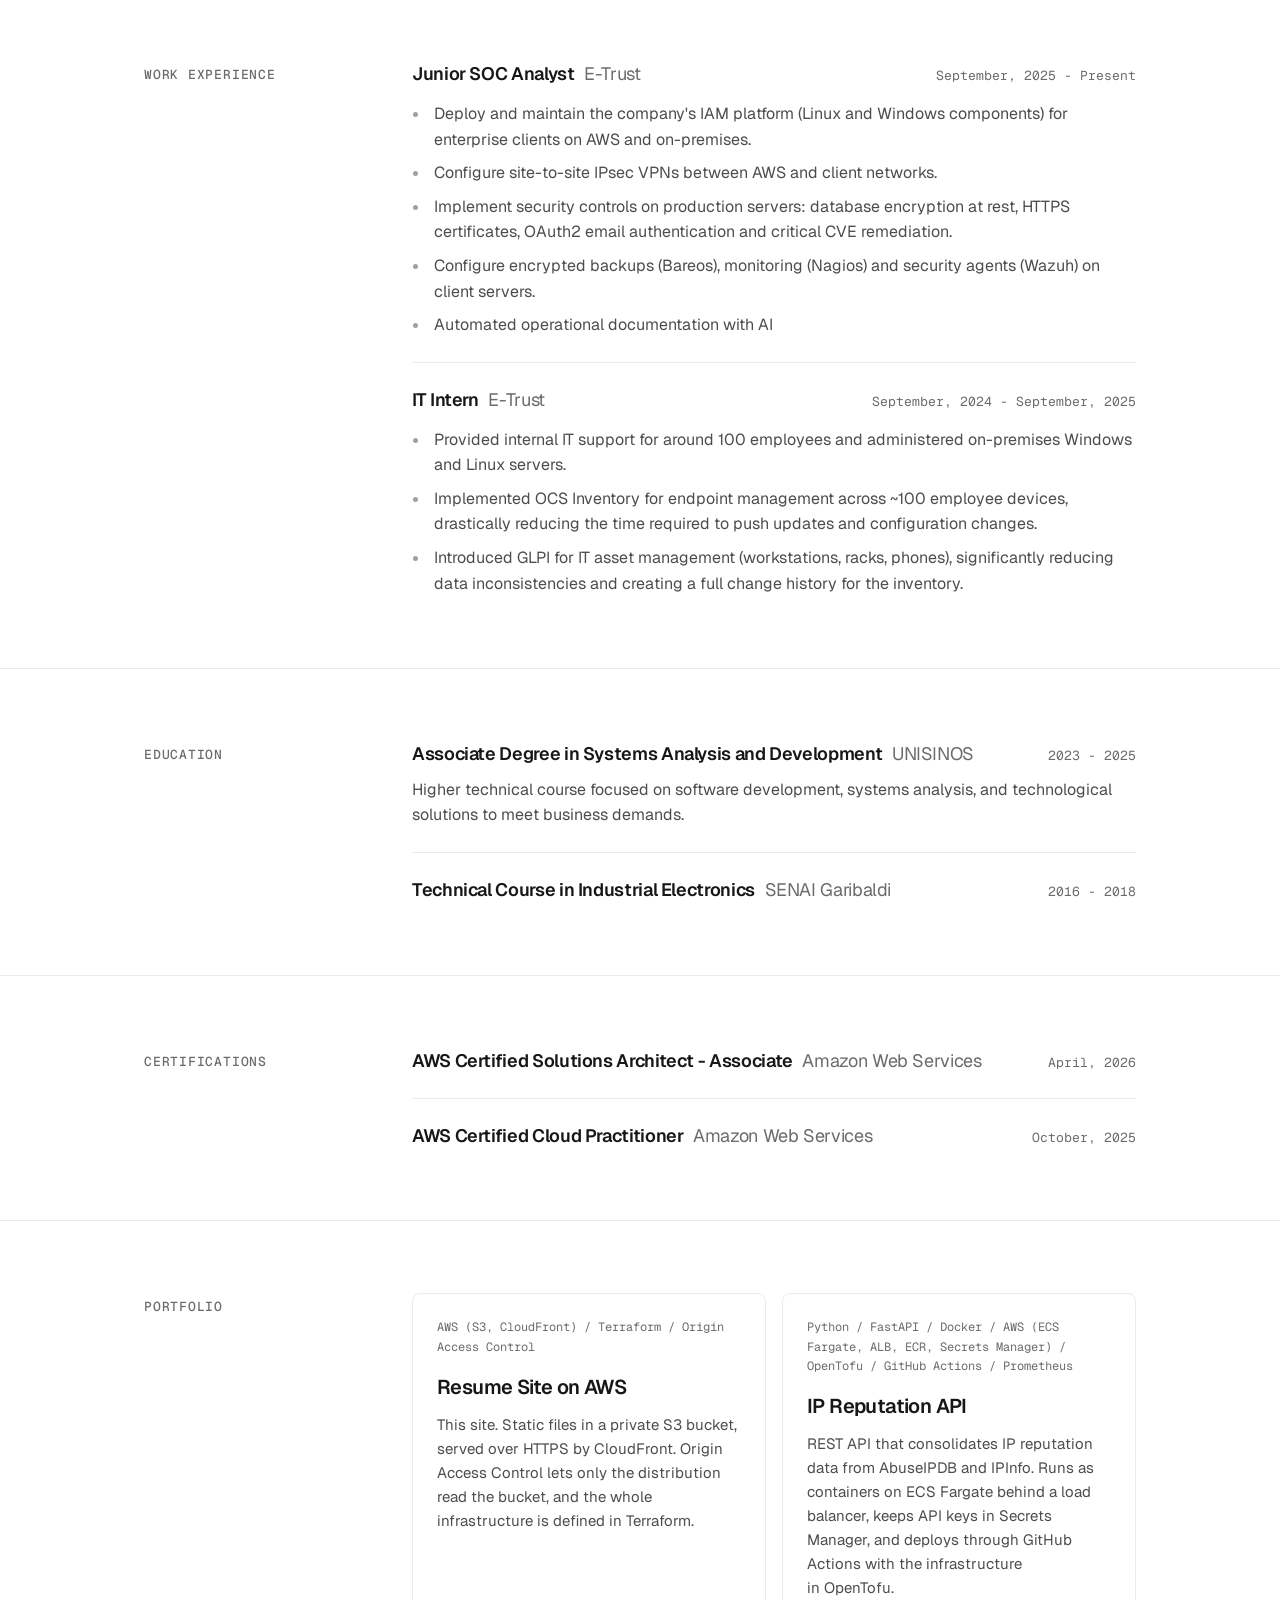
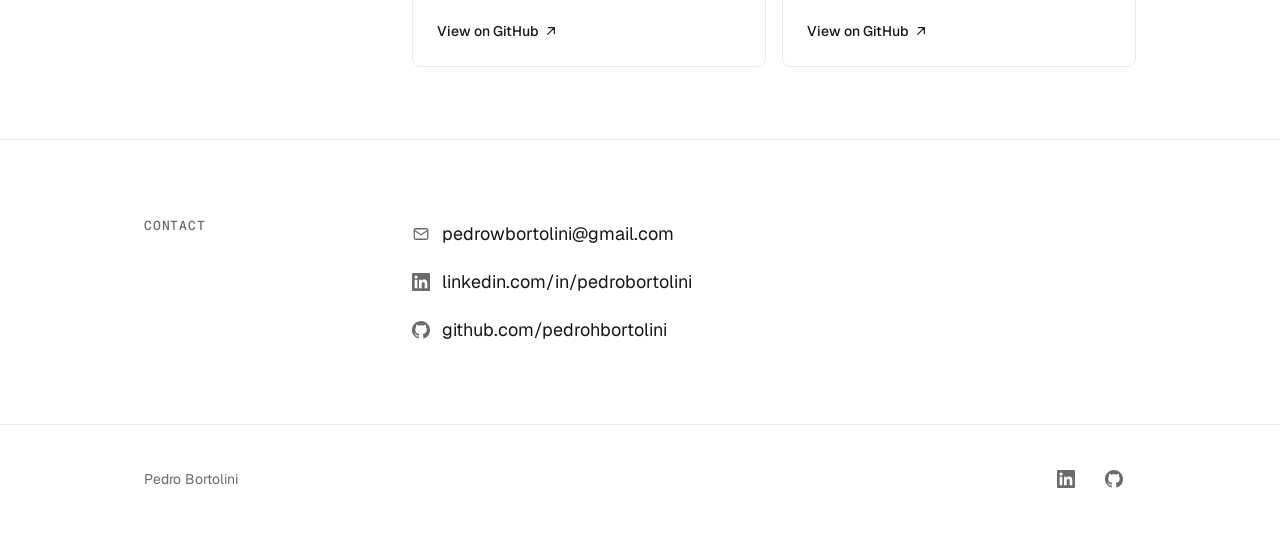
==== commit 49223523: "design: minimal restyle, drop MDB, AOS and Font Awesome" ====
--- a/site/index.html
+++ b/site/index.html
@@ -2,297 +2,211 @@
 <html lang="en">
   <head>
     <meta charset="UTF-8">
-    <meta http-equiv="X-UA-Compatible" content="IE=edge">
     <meta name="viewport" content="width=device-width, initial-scale=1">
     <title>Pedro Bortolini | Resume</title>
-    <link rel="preconnect" href="https://fonts.gstatic.com" crossorigin="crossorigin"/>
-    <link rel="preload" as="style" href="https://fonts.googleapis.com/css2?family=Poppins:wght@600&amp;family=Roboto:wght@300;400;500;700&amp;display=swap"/>
-    <link rel="stylesheet" href="https://fonts.googleapis.com/css2?family=Poppins:wght@600&amp;family=Roboto:wght@300;400;500;700&amp;display=swap" media="print" onload="this.media='all'"/>
-    <noscript>
-      <link rel="stylesheet" href="https://fonts.googleapis.com/css2?family=Poppins:wght@600&amp;family=Roboto:wght@300;400;500;700&amp;display=swap"/>
-    </noscript>
-    <link href="css/font-awesome/css/all.min.css?ver=1.2.1" rel="stylesheet">
-    <link href="css/mdb.min.css?ver=1.2.1" rel="stylesheet">
-    <link href="css/aos.css?ver=1.2.1" rel="stylesheet">
-    <link href="css/main.css?ver=1.2.1" rel="stylesheet">
-    <noscript>
-      <style type="text/css">
-        [data-aos] {
-            opacity: 1 !important;
-            transform: translate(0) scale(1) !important;
-        }
-      </style>
-    </noscript>
+    <meta name="description" content="Pedro Bortolini, AWS Certified Solutions Architect working in security operations. Experience, skills, certifications and projects.">
+    <meta name="theme-color" content="#ffffff">
+    <meta property="og:type" content="website">
+    <meta property="og:title" content="Pedro Bortolini | Resume">
+    <meta property="og:description" content="AWS Certified Solutions Architect working in security operations.">
+    <meta property="og:image" content="images/avatar.jpg">
+    <link rel="icon" href="data:image/svg+xml,%3Csvg xmlns='http://www.w3.org/2000/svg' viewBox='0 0 32 32'%3E%3Crect width='32' height='32' rx='8' fill='%23171717'/%3E%3Ctext x='16' y='21.5' font-family='system-ui,sans-serif' font-size='15' font-weight='600' fill='%23fff' text-anchor='middle'%3EPB%3C/text%3E%3C/svg%3E">
+    <link rel="preconnect" href="https://fonts.googleapis.com">
+    <link rel="preconnect" href="https://fonts.gstatic.com" crossorigin>
+    <link rel="stylesheet" href="https://fonts.googleapis.com/css2?family=Geist:wght@400;500;600&amp;family=Geist+Mono:wght@400;500&amp;display=swap">
+    <link rel="stylesheet" href="css/main.css?ver=2.1.0">
   </head>
-  <body class="bg-light" id="top">
-    <header class="d-print-none">
-      <div class="container text-center text-lg-left">
-        <div class="pt-4 clearfix">
-          <h1 class="site-title mb-0">Pedro Bortolini</h1>
-          <div class="site-nav"> 
-            <nav role="navigation">
-              <ul class="nav justify-content-center">
-                <li class="nav-item"><a class="nav-link" href="#about" title="About"><span class="menu-title">About</span></a>
-                </li>
-                <li class="nav-item"><a class="nav-link" href="#skills" title="Skills"><span class="menu-title">Skills</span></a>
-                </li>
-                <li class="nav-item"><a class="nav-link" href="#experience" title="Experience"><span class="menu-title">Experience</span></a>
-                </li>
-                <li class="nav-item"><a class="nav-link" href="#education" title="Education"><span class="menu-title">Education</span></a>
-                </li>
-                <li class="nav-item"><a class="nav-link" href="#certifications" title="Certifications"><span class="menu-title">Certifications</span></a>
-                </li>
-                <li class="nav-item"><a class="nav-link" href="#portfolio" title="Portfolio"><span class="menu-title">Portfolio</span></a>
-                </li>
-  
-                <li class="nav-item"><a class="nav-link" href="#contact" title="Contact"><span class="menu-title">Contact</span></a>
-                </li>
-              </ul>
-            </nav>
-          </div>
-        </div>
+  <body>
+    <!-- Icon sprite: inline SVG replaces the Font Awesome bundle (one request less, a few KB instead of MBs). -->
+    <svg width="0" height="0" class="sprite" aria-hidden="true">
+      <symbol id="i-github" viewBox="0 0 16 16"><path fill="currentColor" d="M8 0C3.58 0 0 3.58 0 8c0 3.54 2.29 6.53 5.47 7.59.4.07.55-.17.55-.38 0-.19-.01-.82-.01-1.49-2.01.37-2.53-.49-2.69-.94-.09-.23-.48-.94-.82-1.13-.28-.15-.68-.52-.01-.53.63-.01 1.08.58 1.23.82.72 1.21 1.87.87 2.33.66.07-.52.28-.87.51-1.07-1.78-.2-3.64-.89-3.64-3.95 0-.87.31-1.59.82-2.15-.08-.2-.36-1.02.08-2.12 0 0 .67-.21 2.2.82.64-.18 1.32-.27 2-.27.68 0 1.36.09 2 .27 1.53-1.04 2.2-.82 2.2-.82.44 1.1.16 1.92.08 2.12.51.56.82 1.27.82 2.15 0 3.07-1.87 3.75-3.65 3.95.29.25.54.73.54 1.48 0 1.07-.01 1.93-.01 2.2 0 .21.15.46.55.38A8.01 8.01 0 0 0 16 8c0-4.42-3.58-8-8-8z"/></symbol>
+      <symbol id="i-linkedin" viewBox="0 0 24 24"><path fill="currentColor" d="M20.45 20.45h-3.55v-5.57c0-1.33-.03-3.04-1.85-3.04-1.85 0-2.14 1.45-2.14 2.94v5.67H9.35V9h3.41v1.56h.05c.48-.9 1.64-1.85 3.37-1.85 3.6 0 4.27 2.37 4.27 5.46v6.28zM5.34 7.43a2.06 2.06 0 1 1 0-4.13 2.06 2.06 0 0 1 0 4.13zM7.12 20.45H3.56V9h3.56v11.45zM22.23 0H1.77C.79 0 0 .77 0 1.73v20.54C0 23.23.79 24 1.77 24h20.45c.98 0 1.78-.77 1.78-1.73V1.73C24 .77 23.2 0 22.22 0z"/></symbol>
+      <symbol id="i-mail" viewBox="0 0 24 24"><g fill="none" stroke="currentColor" stroke-width="1.75" stroke-linecap="round" stroke-linejoin="round"><rect x="3" y="5" width="18" height="14" rx="2"/><path d="m3 7 9 6 9-6"/></g></symbol>
+      <symbol id="i-pin" viewBox="0 0 24 24"><g fill="none" stroke="currentColor" stroke-width="1.75" stroke-linecap="round" stroke-linejoin="round"><path d="M12 21s-7-6.2-7-11.5a7 7 0 0 1 14 0C19 14.8 12 21 12 21z"/><circle cx="12" cy="9.5" r="2.5"/></g></symbol>
+      <symbol id="i-globe" viewBox="0 0 24 24"><g fill="none" stroke="currentColor" stroke-width="1.75" stroke-linecap="round" stroke-linejoin="round"><circle cx="12" cy="12" r="9"/><path d="M3 12h18M12 3c2.5 2.7 3.75 5.7 3.75 9S14.5 18.3 12 21c-2.5-2.7-3.75-5.7-3.75-9S9.5 5.7 12 3z"/></g></symbol>
+      <symbol id="i-arrow" viewBox="0 0 24 24"><path fill="none" stroke="currentColor" stroke-width="1.75" stroke-linecap="round" stroke-linejoin="round" d="M7 17 17 7M8 7h9v9"/></symbol>
+    </svg>
+
+    <a class="skip-link" href="#main">Skip to content</a>
+
+    <header class="nav">
+      <div class="wrap nav-inner">
+        <a class="nav-name" href="#top">Pedro Bortolini</a>
+        <nav aria-label="Sections">
+          <ul class="nav-links">
+            <li><a href="#about">About</a></li>
+            <li><a href="#skills">Skills</a></li>
+            <li><a href="#experience">Experience</a></li>
+            <li><a href="#education">Education</a></li>
+            <li><a href="#certifications">Certifications</a></li>
+            <li><a href="#portfolio">Portfolio</a></li>
+            <li><a href="#contact">Contact</a></li>
+          </ul>
+        </nav>
       </div>
     </header>
-    <div class="page-content">
-      <div class="container">
-<div class="resume-container">
-  <div class="shadow-1-strong bg-white my-5" id="intro">
-    <div class="bg-info text-white">
-      <div class="cover bg-image"><img src="images/header-background.png"/>
-        <div class="mask" style="background-color: rgba(0, 0, 0, 0.7);backdrop-filter: blur(2px);">
-          <div class="text-center p-5">
-            <div class="avatar p-1"><img class="img-thumbnail shadow-2-strong" src="images/avatar.jpg" width="160" height="160"/></div>
-            <div class="header-bio mt-3">
-              <div data-aos="zoom-in" data-aos-delay="0">
-                <h2 class="h1">Pedro Bortolini</h2>
-                <p>Security &amp; Cloud Infrastructure</p>
-              </div>
-<div class="d-print-none"></div>
-                <nav role="navigation">
-                  <ul class="nav justify-content-center">
-                    <li class="nav-item"><a class="nav-link" href="https://www.linkedin.com/in/pedrobortolini" title="LinkedIn"><i class="fab fa-linkedin"></i><span class="menu-title sr-only">LinkedIn</span></a>
-                    </li>
-                    <li class="nav-item"><a class="nav-link" href="https://github.com/pedrohbortolini" title="Github"><i class="fab fa-github"></i><span class="menu-title sr-only">Github</span></a>
-                    </li>
-                  </ul>
-                </nav>
-             <div class="d-print-none"></div>
-          </div>
-        </div>
-      </div>
-    </div>
-  </div>
-  <div class="shadow-1-strong bg-white my-5 p-5" id="about">
-    <div class="about-section">
-      <div class="row">
-        <div class="col-md-6">
-          <h2 class="h2 fw-light mb-4">About me</h2>
-          <p>AWS Certified Solutions Architect working in security operations, with hands-on experience in Linux and AWS production environments. Driven by understanding how systems fit together and automating what used to be manual. Currently deepening my knowledge of Kubernetes and container orchestration.</p>
-        </div>
-        <div class="col-md-5 offset-lg-1">
-          <div class="row mt-2">
-            <h2 class="h2 fw-light mb-4">Bio</h2>
-            <div class="col-sm-5">
-              <div class="pb-2 fw-bolder"><i class="far fa-envelope pe-2 text-muted" style="width:24px;opacity:0.85;"></i> Email</div>
-            </div>
-            <div class="col-sm-7">
-              <div class="pb-2">pedrowbortolini@gmail.com</div>
-            </div>
-            <div class="col-sm-5">
-              <div class="pb-2 fw-bolder"><i class="fas fa-language pe-2 text-muted" style="width:24px;opacity:0.85;"></i> Languages</div>
-            </div>
-            <div class="col-sm-7">
-              <div class="pb-2">Portuguese (native), English (fluent), Spanish (intermediate)</div>
-            </div>
-            <div class="col-sm-5">
-              <div class="pb-2 fw-bolder"><i class="fas fa-map-marker-alt pe-2 text-muted" style="width:24px;opacity:0.85;"></i> Location</div>
-            </div>
-            <div class="col-sm-7">
-              <div class="pb-2">Porto Alegre, Brazil</div>
-            </div>
-            <div class="col-sm-5">
-            </div>
-
-          </div>
-        </div>
-      </div>
-    </div>
-  </div>
-  <div class="shadow-1-strong bg-white my-5 p-5" id="skills">
-    <div class="skills-section">
-      <h2 class="h2 fw-light mb-4">Skills</h2>
-      <!-- Grouped list instead of percentage bars: self-rated percentages carry no real information. -->
-      <div class="row">
-        <div class="col-sm-4 pb-2 fw-bolder">Cloud</div>
-        <div class="col-sm-8 pb-3">AWS (S3, CloudFront, ECS Fargate, ECR, IAM, VPC, CloudWatch, Secrets Manager)</div>
-        <div class="col-sm-4 pb-2 fw-bolder">Infrastructure as Code</div>
-        <div class="col-sm-8 pb-3">Terraform</div>
-        <div class="col-sm-4 pb-2 fw-bolder">CI/CD</div>
-        <div class="col-sm-8 pb-3">GitHub Actions</div>
-        <div class="col-sm-4 pb-2 fw-bolder">Containers &amp; Orchestration</div>
-        <div class="col-sm-8 pb-3">Docker, Kubernetes</div>
-        <div class="col-sm-4 pb-2 fw-bolder">Monitoring</div>
-        <div class="col-sm-8 pb-3">CloudWatch, Nagios, Wazuh</div>
-        <div class="col-sm-4 pb-2 fw-bolder">Security</div>
-        <div class="col-sm-8 pb-3">IAM, IPsec VPN, TLS, encryption at rest, CVE remediation</div>
-        <div class="col-sm-4 pb-2 fw-bolder">Systems &amp; Virtualization</div>
-        <div class="col-sm-8 pb-3">Linux, Windows Server, VMware, Proxmox</div>
-      </div>
-    </div>
-  </div>
-  <div class="shadow-1-strong bg-white my-5 p-5" id="experience">
-    <div class="work-experience-section">
-      <h2 class="h2 fw-light mb-4">Work Experience</h2>
-      <div class="timeline">
-        <div class="timeline-card timeline-card-info" data-aos="fade-in" data-aos-delay="0">
-          <div class="timeline-head px-4 pt-3">
-            <div class="h5">Junior SOC Analyst <span class="text-muted h6"> E-Trust</span></div>
-          </div>
-          <div class="timeline-body px-4 pb-4">
-            <div class="text-muted text-small mb-3">September, 2025 - Present</div>
-            <ul>
-              <li>Deploy and maintain the company's IAM platform (Linux and Windows components) for enterprise clients on AWS and on-premises.</li>
-              <li>Configure site-to-site IPsec VPNs between AWS and client networks.</li>
-              <li>Implement security controls on production servers: database encryption at rest, HTTPS certificates, OAuth2 email authentication and critical CVE remediation.</li>
-              <li>Configure encrypted backups (Bareos), monitoring (Nagios) and security agents (Wazuh) on client servers.</li>
-              <li>Automated operational documentation with AI</li>
-            </ul>
-          </div>
-        </div>
-        <div class="timeline-card timeline-card-info" data-aos="fade-in" data-aos-delay="200">
-          <div class="timeline-head px-4 pt-3">
-            <div class="h5">IT Intern <span class="text-muted h6"> E-Trust</span></div>
-          </div>
-          <div class="timeline-body px-4 pb-4">
-            <div class="text-muted text-small mb-3">September, 2024 - September, 2025</div>
-               <ul>
-              <li>Provided internal IT support for around 100 employees and administered on-premises Windows and Linux servers.</li>
-              <li>Implemented OCS Inventory for endpoint management across ~100 employee devices, drastically reducing the time required to push updates and configuration changes.</li>
-              <li>Introduced GLPI for IT asset management (workstations, racks, phones), significantly reducing data inconsistencies and creating a full change history for the inventory.</li>
-            </ul>
-          </div>
-        </div>
-      </div>
-    </div>
-  </div>
-  <div class="shadow-1-strong bg-white my-5 p-5" id="education">
-    <div class="education-section">
-      <h2 class="h2 fw-light mb-4">Education</h2>
-      <div class="timeline">
-        <div class="timeline-card timeline-card-success" data-aos="fade-in" data-aos-delay="0">
-          <div class="timeline-head px-4 pt-3">
-            <div class="h5">Associate Degree in Systems Analysis and Development <span class="text-muted h6">UNISINOS</span>          </div>
-          </div>
-          <div class="timeline-body px-4 pb-4">
-            <div class="text-muted text-small mb-3">2023 - 2025</div>
-            <div> Higher technical course focused on software development, systems analysis, and technological solutions to meet business demands.</div>
-          </div>
-        </div>
-        <div class="timeline-card timeline-card-success" data-aos="fade-in" data-aos-delay="400">
-          <div class="timeline-head px-4 pt-3">
-            <div class="h5">Technical Course in Industrial Electronics <span class="text-muted h6"> SENAI Garibaldi</span>          </div>
-          </div>
-          <div class="timeline-body px-4 pb-4">
-            <div class="text-muted text-small mb-3">2016 - 2018</div>
-          </div>
-        </div>
-      </div>
-    </div>
-  </div>
-  <div class="shadow-1-strong bg-white my-5 p-5" id="certifications">
-    <div class="certifications-section">
-      <h2 class="h2 fw-light mb-4">Certifications</h2>
-      <div class="timeline">
-        <div class="timeline-card timeline-card-info" data-aos="fade-in" data-aos-delay="0">
-          <div class="timeline-head px-4 pt-3">
-            <div class="h5">AWS Certified Solutions Architect - Associate <span class="text-muted h6"> Amazon Web Services</span></div>
-          </div>
-          <div class="timeline-body px-4 pb-4">
-            <div class="text-muted text-small mb-3">April, 2026</div>
-          </div>
-        </div>
-        <div class="timeline-card timeline-card-info" data-aos="fade-in" data-aos-delay="200">
-          <div class="timeline-head px-4 pt-3">
-            <div class="h5">AWS Certified Cloud Practitioner <span class="text-muted h6"> Amazon Web Services</span></div>
-          </div>
-          <div class="timeline-body px-4 pb-4">
-            <div class="text-muted text-small mb-3">October, 2025</div>
-          </div>
-        </div>
-      </div>
-    </div>
-  </div>
-  <div class="shadow-1-strong bg-white my-5 p-5 d-print-none" id="portfolio">
-    <div class="portfolio-section">
-      <h2 class="h2 fw-light mb-4">Portfolio</h2>
-      <div class="row g-0">
-        <div class="col-md-6 d-flex" data-aos="fade-left" data-aos-delay="100">
-          <div class="m-4 mt-md-2">
-            <p class="text-teal text-small">AWS (S3, CloudFront) / Terraform / Origin Access Control</p>
-            <h3>Resume Site on AWS</h3>
-            <p class="text-muted">This site. Static files in a private S3 bucket, served over HTTPS by CloudFront. Origin Access Control lets only the distribution read the bucket, and the whole infrastructure is defined in Terraform.</p>
-            <a href="https://github.com/pedrohbortolini/cloud-resume-site">View on GitHub</a>
-          </div>
-        </div>
-        <div class="col-md-6 d-flex" data-aos="fade-left" data-aos-delay="200">
-          <div class="m-4 mt-md-2">
-            <p class="text-teal text-small">Python / FastAPI / Docker / AWS (ECS Fargate, ALB, ECR, Secrets Manager) / OpenTofu / GitHub Actions / Prometheus</p>
-            <h3>IP Reputation API</h3>
-            <p class="text-muted">REST API that consolidates IP reputation data from AbuseIPDB and IPInfo. Runs as containers on ECS Fargate behind a load balancer, keeps API keys in Secrets Manager, and deploys through GitHub Actions with the infrastructure in OpenTofu.</p>
-            <a href="https://github.com/pedrohbortolini/ip-reputation-api">View on GitHub</a>
-          </div>
-        </div>
-      </div>
-    </div>
-  </div>
-  <div class="shadow-1-strong bg-white my-5 p-5" id="contact">
-  <div class="contant-section">
-    <h2 class="h2 fw-light text mb-4">Contact</h2>
-    <div class="row mb-4">
-      <div class="col-12" data-aos="fade-left" data-aos-delay="200">
-        <div class="mt-4">
-          <div class="h6">
-            <i class="far fa-envelope pe-2 text-muted" style="width:24px;opacity:0.85;"></i>
-            <a href="mailto:pedrowbortolini@gmail.com">pedrowbortolini@gmail.com</a>
-          </div>
-          <div class="h6 mt-3">
-            <i class="fab fa-linkedin pe-2 text-muted" style="width:24px;opacity:0.85;"></i>
-            <a href="https://www.linkedin.com/in/pedrobortolini">linkedin.com/in/pedrobortolini</a>
-          </div>
-          <div class="h6 mt-3">
-            <i class="fab fa-github pe-2 text-muted" style="width:24px;opacity:0.85;"></i>
-            <a href="https://github.com/pedrohbortolini">github.com/pedrohbortolini</a>
-          </div>
-        </div>
-      </div>
-
-    </div>
-  </div>
-</div>
-
-</div></div>
-    </div>
-    <footer class="pt-4 pb-4 text-muted text-center d-print-none">
-      <div class="container">
-
-
-        <div class="my-3">
-          <div class="h4">Pedro Bortolini</div>
-          <div class="footer-nav">
-            <nav role="navigation">
-              <ul class="nav justify-content-center">
-                <li class="nav-item"><a class="nav-link" href="https://www.linkedin.com/in/pedrobortolini" title="LinkedIn"><i class="fab fa-linkedin"></i><span class="menu-title sr-only">LinkedIn</span></a>
-                </li>
-                <li class="nav-item"><a class="nav-link" href="https://github.com/pedrohbortolini" title="Github"><i class="fab fa-github"></i><span class="menu-title sr-only">Github</span></a>
-                </li>
+
+    <main id="main">
+      <section class="hero" id="top">
+        <!-- Soft mesh gradient: the only decoration on the page, kept behind the hero. -->
+        <div class="hero-glow" aria-hidden="true"></div>
+        <div class="wrap hero-inner">
+          <img class="avatar" src="images/avatar.jpg" alt="Portrait of Pedro Bortolini" width="112" height="112" fetchpriority="high">
+          <h1 translate="no">Pedro Bortolini</h1>
+          <p class="hero-role">Security &amp; Cloud Infrastructure</p>
+          <div class="hero-actions">
+            <a class="btn btn-primary" href="mailto:pedrowbortolini@gmail.com"><svg class="icon" aria-hidden="true"><use href="#i-mail"/></svg>Email me</a>
+            <a class="btn btn-secondary" href="https://www.linkedin.com/in/pedrobortolini"><svg class="icon" aria-hidden="true"><use href="#i-linkedin"/></svg>LinkedIn</a>
+            <a class="btn btn-secondary" href="https://github.com/pedrohbortolini"><svg class="icon" aria-hidden="true"><use href="#i-github"/></svg>GitHub</a>
+          </div>
+        </div>
+      </section>
+
+      <!-- Each section: mono label on the left, content on the right; stacks on narrow screens. -->
+      <section class="block" id="about" aria-labelledby="about-title">
+        <div class="wrap block-grid">
+          <h2 class="label" id="about-title">About me</h2>
+          <div>
+            <p class="lead">AWS Certified Solutions Architect working in security operations, with hands-on experience in Linux and AWS production environments. Driven by understanding how systems fit together and automating what used to be manual. Currently deepening my knowledge of Kubernetes and container orchestration.</p>
+            <dl class="facts">
+              <div><dt><svg class="icon" aria-hidden="true"><use href="#i-mail"/></svg>Email</dt><dd>pedrowbortolini@gmail.com</dd></div>
+              <div><dt><svg class="icon" aria-hidden="true"><use href="#i-globe"/></svg>Languages</dt><dd>Portuguese (native), English (fluent), Spanish (intermediate)</dd></div>
+              <div><dt><svg class="icon" aria-hidden="true"><use href="#i-pin"/></svg>Location</dt><dd>Porto Alegre, Brazil</dd></div>
+            </dl>
+          </div>
+        </div>
+      </section>
+
+      <section class="block" id="skills" aria-labelledby="skills-title">
+        <div class="wrap block-grid">
+          <h2 class="label" id="skills-title">Skills</h2>
+          <!-- Grouped list instead of percentage bars: self-rated percentages carry no real information. -->
+          <dl class="skills" translate="no">
+            <div><dt>Cloud</dt><dd><span class="chip">AWS</span><span class="chip">S3</span><span class="chip">CloudFront</span><span class="chip">ECS Fargate</span><span class="chip">ECR</span><span class="chip">IAM</span><span class="chip">VPC</span><span class="chip">CloudWatch</span><span class="chip">Secrets Manager</span></dd></div>
+            <div><dt>Infrastructure as Code</dt><dd><span class="chip">Terraform</span></dd></div>
+            <div><dt>CI/CD</dt><dd><span class="chip">GitHub Actions</span></dd></div>
+            <div><dt>Containers &amp; Orchestration</dt><dd><span class="chip">Docker</span><span class="chip">Kubernetes</span></dd></div>
+            <div><dt>Monitoring</dt><dd><span class="chip">CloudWatch</span><span class="chip">Nagios</span><span class="chip">Wazuh</span></dd></div>
+            <div><dt>Security</dt><dd><span class="chip">IAM</span><span class="chip">IPsec VPN</span><span class="chip">TLS</span><span class="chip">Encryption at rest</span><span class="chip">CVE remediation</span></dd></div>
+            <div><dt>Systems &amp; Virtualization</dt><dd><span class="chip">Linux</span><span class="chip">Windows Server</span><span class="chip">VMware</span><span class="chip">Proxmox</span></dd></div>
+          </dl>
+        </div>
+      </section>
+
+      <section class="block" id="experience" aria-labelledby="experience-title">
+        <div class="wrap block-grid">
+          <h2 class="label" id="experience-title">Work Experience</h2>
+          <div class="entries">
+            <article class="entry">
+              <div class="entry-head">
+                <h3>Junior SOC Analyst <span class="org">E-Trust</span></h3>
+                <p class="date">September, 2025 - Present</p>
+              </div>
+              <ul>
+                <li>Deploy and maintain the company's IAM platform (Linux and Windows components) for enterprise clients on AWS and on-premises.</li>
+                <li>Configure site-to-site IPsec VPNs between AWS and client networks.</li>
+                <li>Implement security controls on production servers: database encryption at rest, HTTPS certificates, OAuth2 email authentication and critical CVE remediation.</li>
+                <li>Configure encrypted backups (Bareos), monitoring (Nagios) and security agents (Wazuh) on client servers.</li>
+                <li>Automated operational documentation with AI</li>
               </ul>
-            </nav>
-          </div>
+            </article>
+            <article class="entry">
+              <div class="entry-head">
+                <h3>IT Intern <span class="org">E-Trust</span></h3>
+                <p class="date">September, 2024 - September, 2025</p>
+              </div>
+              <ul>
+                <li>Provided internal IT support for around 100 employees and administered on-premises Windows and Linux servers.</li>
+                <li>Implemented OCS Inventory for endpoint management across ~100 employee devices, drastically reducing the time required to push updates and configuration changes.</li>
+                <li>Introduced GLPI for IT asset management (workstations, racks, phones), significantly reducing data inconsistencies and creating a full change history for the inventory.</li>
+              </ul>
+            </article>
+          </div>
+        </div>
+      </section>
+
+      <section class="block" id="education" aria-labelledby="education-title">
+        <div class="wrap block-grid">
+          <h2 class="label" id="education-title">Education</h2>
+          <div class="entries">
+            <article class="entry">
+              <div class="entry-head">
+                <h3>Associate Degree in Systems Analysis and Development <span class="org">UNISINOS</span></h3>
+                <p class="date">2023 - 2025</p>
+              </div>
+              <p class="entry-text">Higher technical course focused on software development, systems analysis, and technological solutions to meet business demands.</p>
+            </article>
+            <article class="entry">
+              <div class="entry-head">
+                <h3>Technical Course in Industrial Electronics <span class="org">SENAI Garibaldi</span></h3>
+                <p class="date">2016 - 2018</p>
+              </div>
+            </article>
+          </div>
+        </div>
+      </section>
+
+      <section class="block" id="certifications" aria-labelledby="certifications-title">
+        <div class="wrap block-grid">
+          <h2 class="label" id="certifications-title">Certifications</h2>
+          <div class="entries">
+            <article class="entry">
+              <div class="entry-head">
+                <h3>AWS Certified Solutions Architect - Associate <span class="org">Amazon Web Services</span></h3>
+                <p class="date">April, 2026</p>
+              </div>
+            </article>
+            <article class="entry">
+              <div class="entry-head">
+                <h3>AWS Certified Cloud Practitioner <span class="org">Amazon Web Services</span></h3>
+                <p class="date">October, 2025</p>
+              </div>
+            </article>
+          </div>
+        </div>
+      </section>
+
+      <section class="block" id="portfolio" aria-labelledby="portfolio-title">
+        <div class="wrap block-grid">
+          <h2 class="label" id="portfolio-title">Portfolio</h2>
+          <div class="cards">
+            <!-- The whole card is the link, so the hover lift has one clear target. -->
+            <a class="card" href="https://github.com/pedrohbortolini/cloud-resume-site">
+              <p class="card-tags" translate="no">AWS (S3, CloudFront) / Terraform / Origin Access Control</p>
+              <h3>Resume Site on AWS</h3>
+              <p class="card-text">This site. Static files in a private S3 bucket, served over HTTPS by CloudFront. Origin Access Control lets only the distribution read the bucket, and the whole infrastructure is defined in Terraform.</p>
+              <span class="card-link">View on GitHub<svg class="icon" aria-hidden="true"><use href="#i-arrow"/></svg></span>
+            </a>
+            <a class="card" href="https://github.com/pedrohbortolini/ip-reputation-api">
+              <p class="card-tags" translate="no">Python / FastAPI / Docker / AWS (ECS Fargate, ALB, ECR, Secrets Manager) / OpenTofu / GitHub Actions / Prometheus</p>
+              <h3>IP Reputation API</h3>
+              <p class="card-text">REST API that consolidates IP reputation data from AbuseIPDB and IPInfo. Runs as containers on ECS Fargate behind a load balancer, keeps API keys in Secrets Manager, and deploys through GitHub Actions with the infrastructure in OpenTofu.</p>
+              <span class="card-link">View on GitHub<svg class="icon" aria-hidden="true"><use href="#i-arrow"/></svg></span>
+            </a>
+          </div>
+        </div>
+      </section>
+
+      <section class="block" id="contact" aria-labelledby="contact-title">
+        <div class="wrap block-grid">
+          <h2 class="label" id="contact-title">Contact</h2>
+          <ul class="contact">
+            <li><a href="mailto:pedrowbortolini@gmail.com"><svg class="icon" aria-hidden="true"><use href="#i-mail"/></svg>pedrowbortolini@gmail.com</a></li>
+            <li><a href="https://www.linkedin.com/in/pedrobortolini"><svg class="icon" aria-hidden="true"><use href="#i-linkedin"/></svg>linkedin.com/in/pedrobortolini</a></li>
+            <li><a href="https://github.com/pedrohbortolini"><svg class="icon" aria-hidden="true"><use href="#i-github"/></svg>github.com/pedrohbortolini</a></li>
+          </ul>
+        </div>
+      </section>
+    </main>
+
+    <footer class="footer">
+      <div class="wrap footer-inner">
+        <span>Pedro Bortolini</span>
+        <div class="footer-links">
+          <a href="https://www.linkedin.com/in/pedrobortolini" aria-label="LinkedIn"><svg class="icon" aria-hidden="true"><use href="#i-linkedin"/></svg></a>
+          <a href="https://github.com/pedrohbortolini" aria-label="GitHub"><svg class="icon" aria-hidden="true"><use href="#i-github"/></svg></a>
         </div>
       </div>
     </footer>
-    <script src="scripts/mdb.min.js?ver=1.2.1"></script>
-    <script src="scripts/aos.js?ver=1.2.1"></script>
-    <script src="scripts/main.js?ver=1.2.1"></script>
   </body>
-</html>+</html>
--- a/site/css/main.css
+++ b/site/css/main.css
@@ -1,144 +1,375 @@
-/* Timeline custom component */
-.timeline-card {
+/* Resume site styles. Vercel-inspired: ink on near-white, hairline borders, Geist type,
+   one soft gradient as the only decoration. Plain CSS, no framework, no build step. */
+
+:root {
+  --ink: #171717;
+  --body: #4d4d4d;
+  --mute: #6b6b6b;          /* darker than the reference #888 to pass AA on white */
+  --hairline: #ebebeb;
+  --hairline-strong: #a1a1a1;
+  --canvas: #ffffff;
+  --canvas-soft: #fafafa;
+  --link: #0070f3;
+
+  --font: "Geist", Inter, system-ui, -apple-system, "Segoe UI", sans-serif;
+  --mono: "Geist Mono", ui-monospace, SFMono-Regular, Menlo, Consolas, monospace;
+
+  --radius: 8px;
+  --wrap: 1040px;
+  --gutter: 24px;
+  --ease: cubic-bezier(0.2, 0.8, 0.2, 1);
+}
+
+*,
+*::before,
+*::after { box-sizing: border-box; }
+
+html {
+  scroll-behavior: smooth;
+  scroll-padding-top: 80px;   /* anchors land below the sticky nav */
+  touch-action: manipulation;
+  -webkit-tap-highlight-color: transparent;
+}
+
+body {
+  margin: 0;
+  background: var(--canvas);
+  color: var(--body);
+  font-family: var(--font);
+  font-size: 16px;
+  line-height: 1.6;
+  -webkit-font-smoothing: antialiased;
+  text-rendering: optimizeLegibility;
+}
+
+::selection { background: var(--ink); color: #f2f2f2; }
+
+h1, h2, h3 { color: var(--ink); margin: 0; font-weight: 600; text-wrap: balance; }
+p, li, dd { text-wrap: pretty; }
+p { margin: 0; }
+a { color: inherit; text-decoration: none; }
+img { display: block; max-width: 100%; }
+
+.sprite { position: absolute; }
+.icon { width: 16px; height: 16px; flex: none; }
+
+.wrap {
+  width: 100%;
+  max-width: var(--wrap);
+  margin: 0 auto;
+  padding: 0 var(--gutter);
+}
+
+:focus-visible {
+  outline: 2px solid var(--link);
+  outline-offset: 3px;
+  border-radius: 4px;
+}
+
+.skip-link {
+  position: absolute;
+  left: 16px;
+  top: -48px;
+  z-index: 100;
+  padding: 8px 14px;
+  background: var(--ink);
+  color: #fff;
+  border-radius: 6px;
+  font-size: 14px;
+}
+.skip-link:focus { top: 12px; }
+
+/* ---------- Nav ---------- */
+.nav {
+  position: sticky;
+  top: 0;
+  z-index: 50;
+  background: rgba(255, 255, 255, 0.85);
+  backdrop-filter: saturate(180%) blur(8px);
+  -webkit-backdrop-filter: saturate(180%) blur(8px);
+  border-bottom: 1px solid var(--hairline);
+}
+.nav-inner {
+  display: flex;
+  align-items: center;
+  justify-content: space-between;
+  gap: 24px;
+  height: 64px;
+}
+.nav-name {
+  color: var(--ink);
+  font-weight: 600;
+  letter-spacing: -0.3px;
+  white-space: nowrap;
+}
+.nav-links {
+  display: flex;
+  gap: 4px;
+  margin: 0;
+  padding: 0;
+  list-style: none;
+}
+.nav-links a {
+  display: inline-block;
+  padding: 6px 12px;
+  border-radius: 999px;
+  font-size: 14px;
+  color: var(--body);
+  transition: color 0.15s, background-color 0.15s;
+}
+.nav-links a:hover { color: var(--ink); background: var(--canvas-soft); }
+
+/* ---------- Hero ---------- */
+.hero {
   position: relative;
-  margin-left: 16px; }
-
-.timeline-card:before {
-  content: '';
-  display: inline-block;
+  overflow: hidden;
+  padding: 96px 0 88px;
+  text-align: center;
+  border-bottom: 1px solid var(--hairline);
+}
+.hero-glow {
   position: absolute;
-  background-color: #fff;
-  border-radius: 100%;
-  width: 24px;
-  height: 24px;
-  top: 16px;
-  left: -12px;
-  border: 5px solid;
-  z-index: 2; }
-
-.timeline-body {
-  border-left: 2px solid #E6E9ED; }
-
-.timeline-card-primary:before {
-  border-color: var(--bs-primary); }
-
-.timeline-card-info:before {
-  border-color: var(--bs-info); }
-
-.timeline-card-secondary:before {
-  border-color: var(--bs-secondary); }
-
-.timeline-card-success:before {
-  border-color: var(--bs-teal); }
-
-html {
-  scroll-behavior: smooth; }
-
-html, body {
-  overflow-x: hidden; }
-
-.container {
-  max-width: 1140px; }
-
-.site-title {
-  font-size: 1.25rem;
-  line-height: 2.5rem; }
-
-.nav-link {
-  padding: 0;
-  font-size: 1rem;
-  line-height: 2.5rem;
-  color: inherit;
-  opacity: 0.8; }
-
-.header-social .nav-link {
-  font-size: 1.25rem; }
-
-.nav-link:hover,
-.nav-link:focus {
-  color: inherit;
-  opacity: 1; }
-
-.nav-item + .nav-item {
-  margin-left: 1rem; }
-
-.cover {
-  height: 500px; }
-
-.cover > img {
-  -o-object-fit: cover;
-     object-fit: cover;
-  width: auto; }
-
-.progress-bar {
+  inset: -40% -10% auto;
+  height: 520px;
+  background:
+    radial-gradient(40% 60% at 30% 50%, rgba(0, 124, 240, 0.16), transparent 70%),
+    radial-gradient(35% 55% at 55% 40%, rgba(0, 223, 216, 0.14), transparent 70%),
+    radial-gradient(30% 50% at 72% 55%, rgba(249, 203, 40, 0.14), transparent 70%);
+  filter: blur(40px);
+  /* Fade the bottom so the blurred block never shows a hard edge. */
+  -webkit-mask-image: linear-gradient(to bottom, #000 45%, transparent 95%);
+  mask-image: linear-gradient(to bottom, #000 45%, transparent 95%);
+  pointer-events: none;
+}
+.hero-inner { position: relative; display: flex; flex-direction: column; align-items: center; }
+.avatar {
+  width: 112px;
+  height: 112px;
+  border-radius: 50%;
+  object-fit: cover;
+  object-position: 47% 35%;   /* source is landscape; keep the face centred in the circle */
+  border: 1px solid var(--hairline);
+  box-shadow: 0 0 0 4px #fff, 0 8px 24px rgba(0, 0, 0, 0.08);
+}
+.hero h1 {
+  margin-top: 28px;
+  font-size: clamp(36px, 6vw, 56px);
+  line-height: 1.05;
+  letter-spacing: -0.045em;
+}
+.hero-role {
+  margin-top: 14px;
+  font-family: var(--mono);
+  font-size: 14px;
+  letter-spacing: 0.02em;
+  color: var(--mute);
+}
+.hero-actions {
+  display: flex;
+  flex-wrap: wrap;
+  justify-content: center;
+  gap: 12px;
+  margin-top: 32px;
+}
+
+/* One entrance on load, nothing on scroll. */
+@media (prefers-reduced-motion: no-preference) {
+  .hero-inner > * { animation: rise 0.7s var(--ease) both; }
+  .hero-inner > :nth-child(2) { animation-delay: 0.06s; }
+  .hero-inner > :nth-child(3) { animation-delay: 0.12s; }
+  .hero-inner > :nth-child(4) { animation-delay: 0.18s; }
+}
+@keyframes rise {
+  from { opacity: 0; transform: translateY(10px); }
+  to { opacity: 1; transform: none; }
+}
+
+/* ---------- Buttons ---------- */
+.btn {
+  display: inline-flex;
+  align-items: center;
+  gap: 8px;
+  height: 44px;
+  padding: 0 18px;
+  border-radius: 999px;
+  font-size: 15px;
+  font-weight: 500;
+  transition: transform 0.15s var(--ease), background-color 0.15s, border-color 0.15s, box-shadow 0.15s;
+}
+.btn:hover { transform: translateY(-1px); }
+.btn:active { transform: translateY(0) scale(0.98); }
+.btn-primary { background: var(--ink); color: #fff; }
+.btn-primary:hover { background: #2e2e2e; box-shadow: 0 6px 16px rgba(0, 0, 0, 0.14); }
+.btn-secondary { background: var(--canvas); color: var(--ink); border: 1px solid var(--hairline); }
+.btn-secondary:hover { border-color: var(--hairline-strong); }
+
+/* ---------- Sections ---------- */
+.block { padding: 72px 0; border-bottom: 1px solid var(--hairline); }
+.block-grid {
+  display: grid;
+  grid-template-columns: 220px minmax(0, 1fr);
+  gap: 24px 48px;
+}
+.label {
+  font-family: var(--mono);
+  font-size: 13px;
+  font-weight: 500;
+  letter-spacing: 0.06em;
   text-transform: uppercase;
-  font-size: 10px;
-  letter-spacing: 1px; }
-
-.text-small {
-  font-size: 0.85rem; }
-
-.text-teal {
-  color: var(--bs-teal); }
-
-footer a:not(.nav-link) {
-  color: inherit;
-  border-bottom: 1px dashed;
-  text-decoration: none;
-  cursor: pointer; }
-
-@media (min-width: 48em) {
-  .site-title {
-    float: left; }
-  .site-nav {
-    float: right; } }
-
-@media (max-width: 767px) {
-  /* disable animations on mobile */
-  [data-aos] {
-    opacity: 1 !important;
-    transform: translate(0) scale(1) !important; }
-  .p-5 {
-    padding: 2.5rem 2rem !important; }
-  .portfolio-section .m-5 {
-    margin: 2rem 0 1rem !important; }
-  .portfolio-reverse {
-    flex-direction: column-reverse; }
-  .portfolio-reverse .text-end {
-    text-align: start !important; } }
-
+  color: var(--mute);
+  padding-top: 4px;
+}
+.lead {
+  font-size: 20px;
+  line-height: 1.6;
+  letter-spacing: -0.01em;
+  color: var(--ink);
+  max-width: 62ch;
+}
+
+/* Bio facts */
+.facts { margin: 32px 0 0; display: grid; gap: 12px; }
+.facts > div { display: grid; grid-template-columns: 150px minmax(0, 1fr); gap: 16px; }
+.facts dt { display: flex; align-items: center; gap: 8px; color: var(--ink); font-weight: 500; font-size: 15px; }
+.facts dt .icon { color: var(--mute); }
+.facts dd { margin: 0; font-size: 15px; }
+
+/* Skills */
+.skills { margin: 0; display: grid; }
+.skills > div {
+  display: grid;
+  grid-template-columns: 220px minmax(0, 1fr);
+  gap: 8px 24px;
+  padding: 16px 0;
+  border-top: 1px solid var(--hairline);
+}
+.skills > div:first-child { border-top: 0; padding-top: 0; }
+.skills dt { color: var(--ink); font-weight: 500; font-size: 15px; padding-top: 3px; }
+.skills dd { margin: 0; display: flex; flex-wrap: wrap; gap: 8px; }
+.chip {
+  display: inline-flex;
+  align-items: center;
+  height: 28px;
+  padding: 0 10px;
+  border: 1px solid var(--hairline);
+  border-radius: 6px;
+  background: var(--canvas-soft);
+  font-family: var(--mono);
+  font-size: 13px;
+  color: var(--ink);
+}
+
+/* Experience, education, certifications */
+.entries { display: grid; }
+.entry { padding: 24px 0; border-top: 1px solid var(--hairline); }
+.entry:first-child { border-top: 0; padding-top: 0; }
+.entry:last-child { padding-bottom: 0; }
+.entry-head {
+  display: flex;
+  justify-content: space-between;
+  align-items: baseline;
+  gap: 8px 24px;
+  flex-wrap: wrap;
+}
+.entry h3 { font-size: 18px; line-height: 1.4; letter-spacing: -0.02em; }
+.entry .org { font-weight: 400; color: var(--mute); margin-left: 6px; }
+.date { font-family: var(--mono); font-size: 13px; color: var(--mute); white-space: nowrap; }
+.entry ul { margin: 14px 0 0; padding-left: 18px; display: grid; gap: 8px; }
+.entry li { padding-left: 4px; }
+.entry li::marker { color: var(--hairline-strong); }
+.entry-text { margin-top: 10px; }
+
+/* Portfolio cards */
+.cards { display: grid; grid-template-columns: repeat(2, minmax(0, 1fr)); gap: 16px; }
+.card {
+  display: flex;
+  flex-direction: column;
+  padding: 24px;
+  border: 1px solid var(--hairline);
+  border-radius: var(--radius);
+  background: var(--canvas);
+  transition: transform 0.2s var(--ease), border-color 0.2s, box-shadow 0.2s;
+}
+.card:hover {
+  transform: translateY(-2px);
+  border-color: var(--hairline-strong);
+  box-shadow: 0 10px 30px rgba(0, 0, 0, 0.06);
+}
+.card-tags { font-family: var(--mono); font-size: 12px; line-height: 1.6; color: var(--mute); }
+.card h3 { margin-top: 14px; font-size: 20px; letter-spacing: -0.03em; }
+.card-text { margin-top: 10px; font-size: 15px; flex: 1; }
+.card-link {
+  display: inline-flex;
+  align-items: center;
+  gap: 4px;
+  margin-top: 20px;
+  font-size: 14px;
+  font-weight: 500;
+  color: var(--ink);
+}
+.card-link .icon { transition: transform 0.2s var(--ease); }
+.card:hover .card-link .icon { transform: translate(2px, -2px); }
+
+/* Contact */
+.contact { list-style: none; margin: 0; padding: 0; display: grid; gap: 4px; }
+.contact a {
+  display: inline-flex;
+  align-items: center;
+  gap: 12px;
+  min-height: 44px;
+  font-size: 18px;
+  color: var(--ink);
+  background: linear-gradient(currentColor, currentColor) 0 calc(100% - 8px) / 0 1px no-repeat;
+  transition: background-size 0.25s var(--ease);
+}
+.contact a:hover { background-size: 100% 1px; } /* underline draws on hover */
+.contact .icon { width: 18px; height: 18px; color: var(--mute); }
+
+/* ---------- Footer ---------- */
+.footer { padding: 32px 0; font-size: 14px; color: var(--mute); }
+.footer-inner { display: flex; align-items: center; justify-content: space-between; gap: 16px; }
+.footer-links { display: flex; gap: 4px; }
+.footer-links a {
+  display: inline-flex;
+  align-items: center;
+  justify-content: center;
+  width: 44px;
+  height: 44px;
+  border-radius: 50%;
+  color: var(--mute);
+  transition: color 0.15s, background-color 0.15s;
+}
+.footer-links a:hover { color: var(--ink); background: var(--canvas-soft); }
+.footer-links .icon { width: 18px; height: 18px; }
+
+/* ---------- Responsive ---------- */
+@media (max-width: 900px) {
+  .nav-links { display: none; } /* a single short page: the sections are a scroll away on small screens */
+  .block-grid { grid-template-columns: minmax(0, 1fr); }
+  .skills > div { grid-template-columns: minmax(0, 1fr); }
+}
+@media (max-width: 640px) {
+  :root { --gutter: 16px; }
+  .hero { padding: 64px 0 56px; }
+  .block { padding: 48px 0; }
+  .lead { font-size: 18px; }
+  .facts > div { grid-template-columns: minmax(0, 1fr); gap: 2px; }
+  .cards { grid-template-columns: minmax(0, 1fr); }
+  .hero-actions { flex-direction: column; align-self: stretch; }
+  .btn { justify-content: center; }
+  .contact a { font-size: 16px; }
+  .entry .org { display: block; margin: 2px 0 0; font-size: 16px; } /* company on its own line instead of a ragged wrap */
+}
+
+@media (prefers-reduced-motion: reduce) {
+  html { scroll-behavior: auto; }
+  *, *::before, *::after { transition: none !important; animation: none !important; }
+}
+
+/* ---------- Print ---------- */
 @media print {
-  [data-aos] {
-    opacity: 1 !important;
-    transform: translate(0) scale(1) !important; }
-  body.bg-light {
-    background-color: #fff !important; }
-  .container {
-    width: auto;
-    max-width: 100%;
-    padding: 0; }
-  .cover {
-    height: 360px;
-    margin-bottom: 1.5rem; }
-  .cover > img {
-    display: none; }
-  .shadow-1-strong {
-    box-shadow: none !important; }
-  .resume-container > .my-5 {
-    margin: 0 !important; }
-  .my-5.p-5 {
-    padding: 1.5rem 0 !important; }
-  .about-section {
-    padding: 0 !important; }
-  .skills-section,
-  .work-experience-section,
-  .education-section,
-  .portfolio-section,
-  .reference-section,
-  .contact-section {
-    padding: 0 !important; }
-  .page-break {
-    padding-top: 5rem;
-    page-break-before: always; } }
-
-    +  .nav, .footer, .hero-glow, .hero-actions, .skip-link { display: none; }
+  .hero { padding: 0 0 24px; }
+  .block { padding: 20px 0; break-inside: avoid; }
+  .card { break-inside: avoid; }
+}
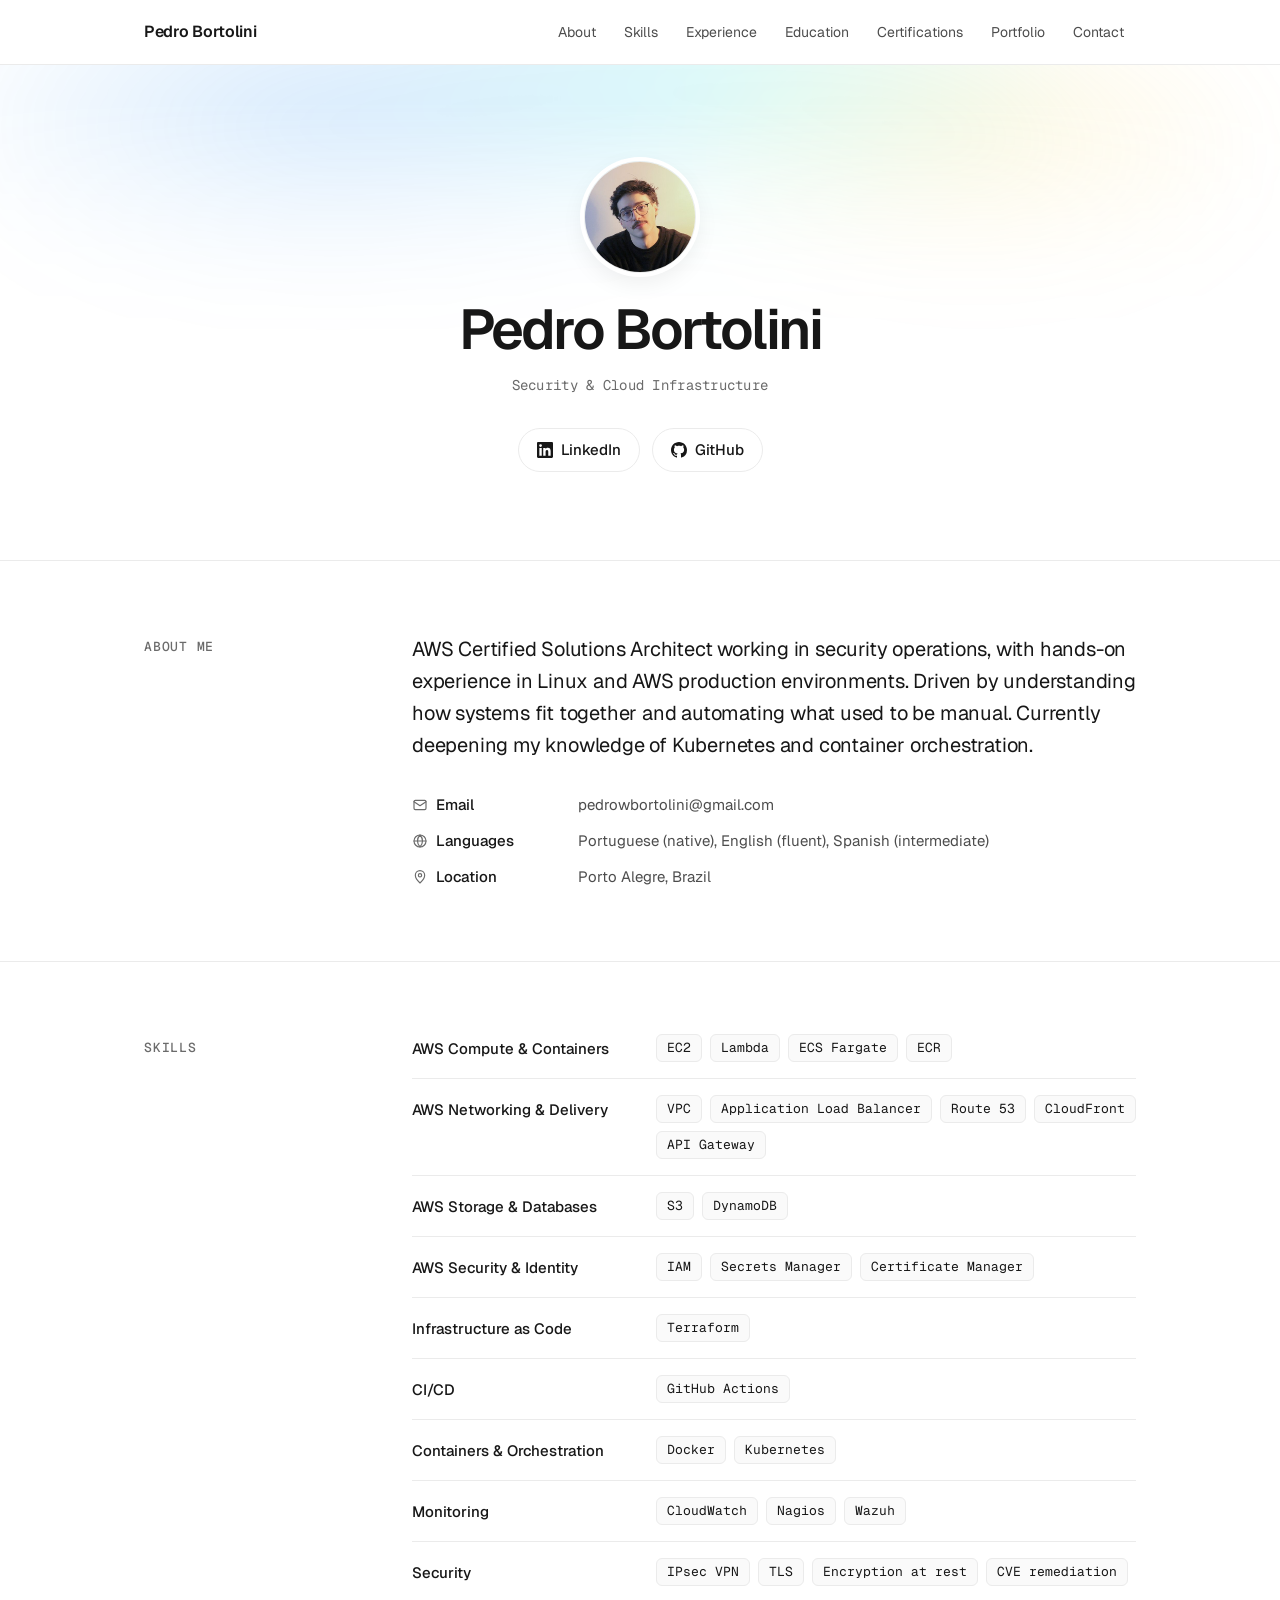
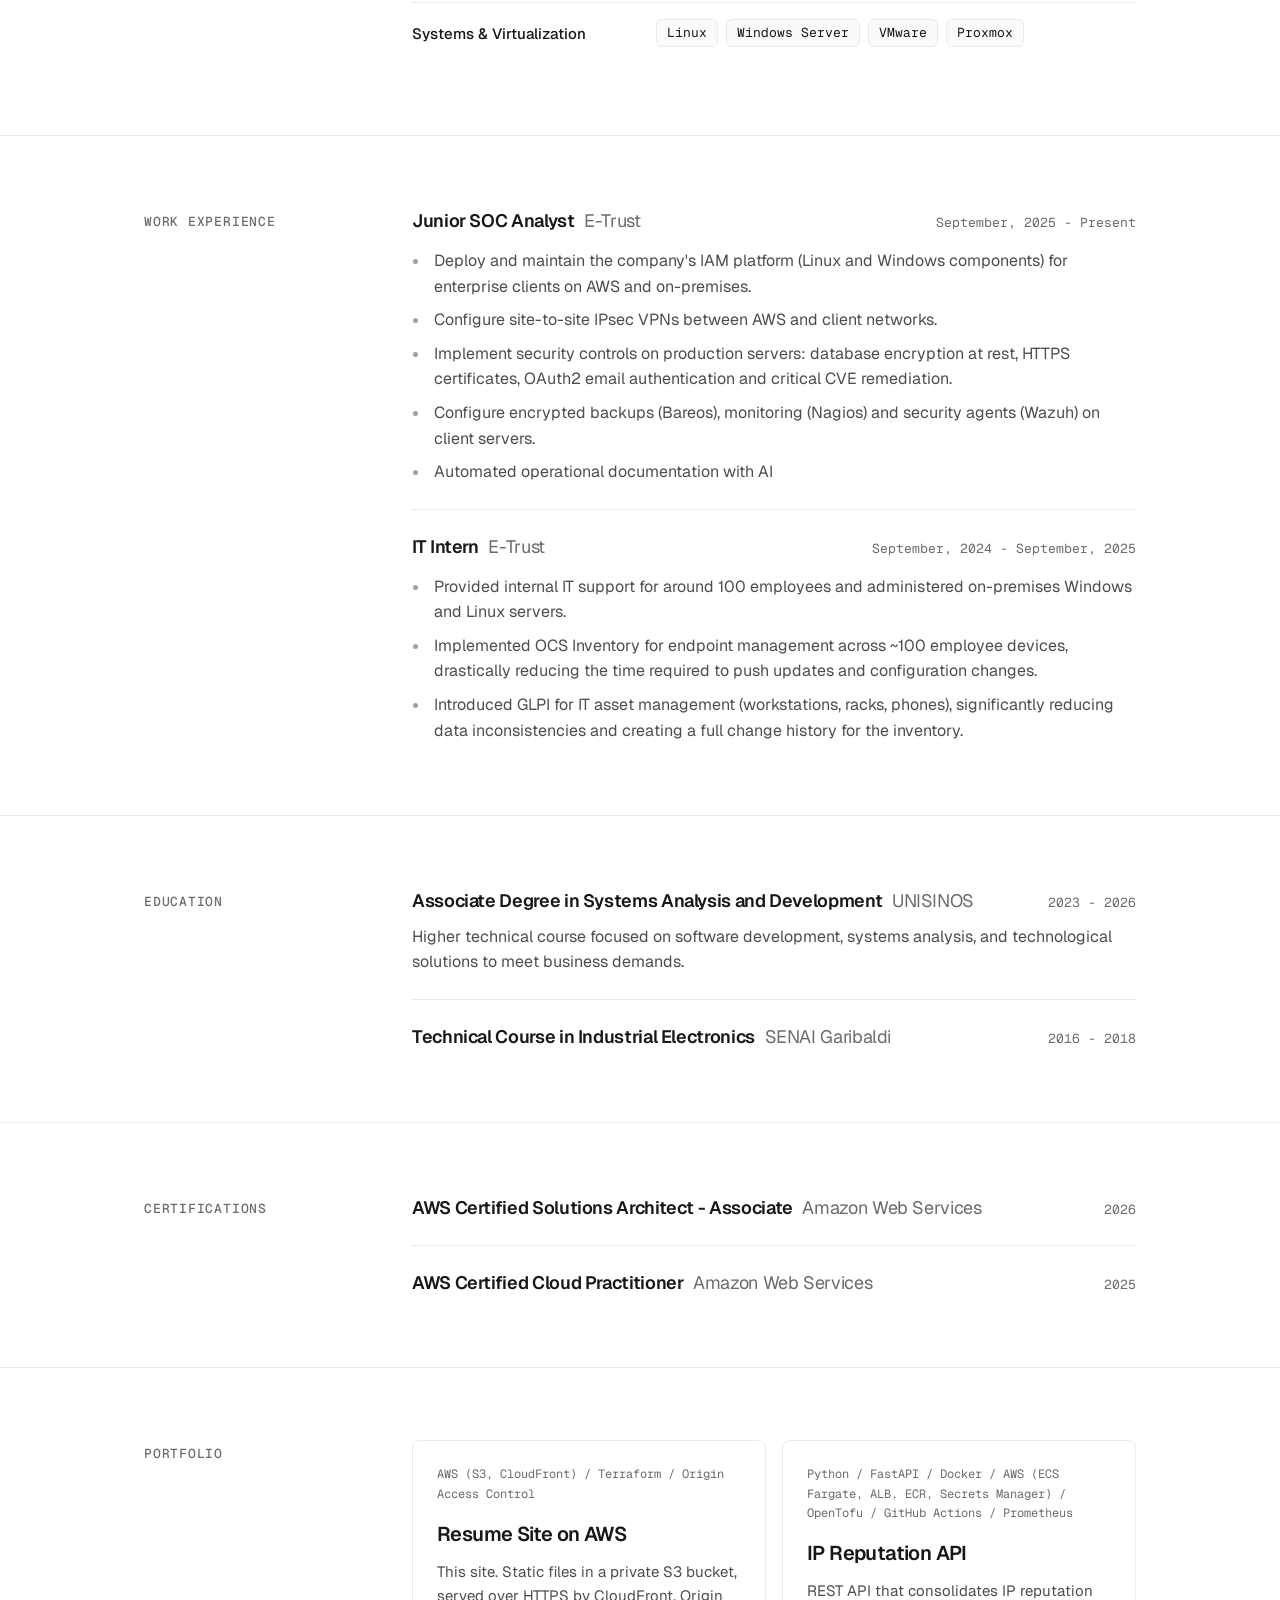
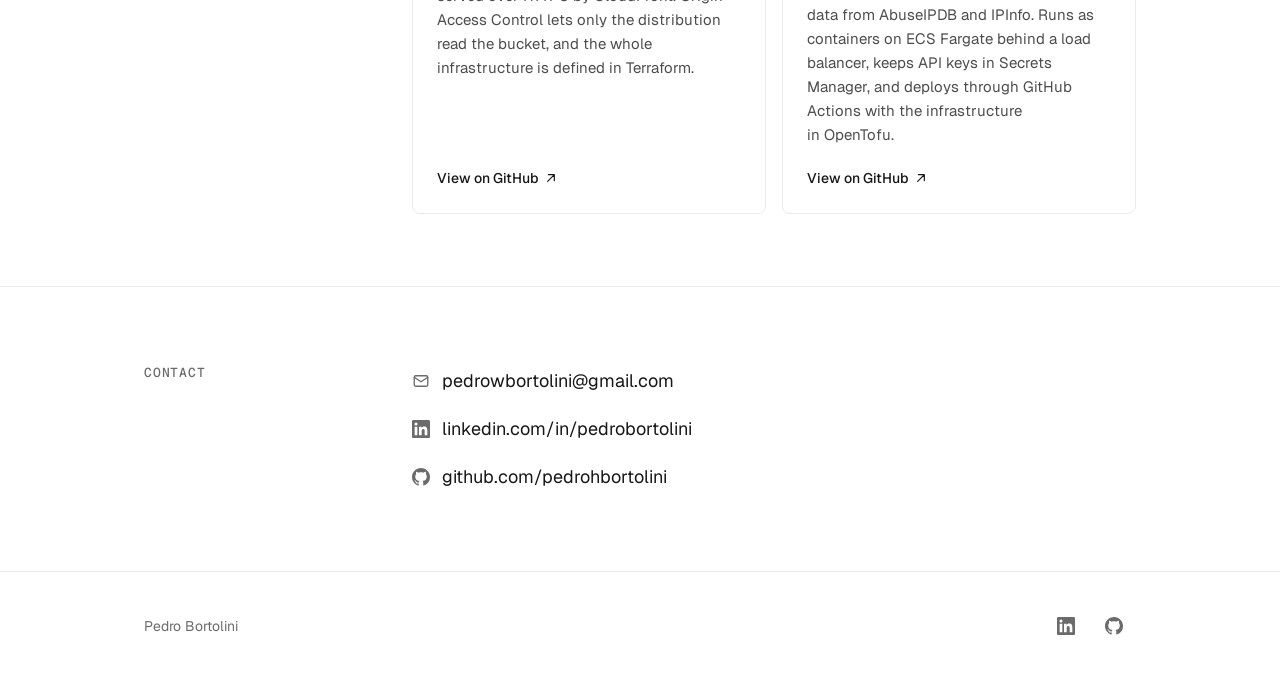
==== commit d7fd3df2: "content: group AWS skills, year-only dates, external links in new tab" ====
--- a/site/index.html
+++ b/site/index.html
@@ -55,9 +55,8 @@
           <h1 translate="no">Pedro Bortolini</h1>
           <p class="hero-role">Security &amp; Cloud Infrastructure</p>
           <div class="hero-actions">
-            <a class="btn btn-primary" href="mailto:pedrowbortolini@gmail.com"><svg class="icon" aria-hidden="true"><use href="#i-mail"/></svg>Email me</a>
-            <a class="btn btn-secondary" href="https://www.linkedin.com/in/pedrobortolini"><svg class="icon" aria-hidden="true"><use href="#i-linkedin"/></svg>LinkedIn</a>
-            <a class="btn btn-secondary" href="https://github.com/pedrohbortolini"><svg class="icon" aria-hidden="true"><use href="#i-github"/></svg>GitHub</a>
+            <a class="btn btn-secondary" href="https://www.linkedin.com/in/pedrobortolini" target="_blank" rel="noopener noreferrer"><svg class="icon" aria-hidden="true"><use href="#i-linkedin"/></svg>LinkedIn</a>
+            <a class="btn btn-secondary" href="https://github.com/pedrohbortolini" target="_blank" rel="noopener noreferrer"><svg class="icon" aria-hidden="true"><use href="#i-github"/></svg>GitHub</a>
           </div>
         </div>
       </section>
@@ -82,12 +81,15 @@
           <h2 class="label" id="skills-title">Skills</h2>
           <!-- Grouped list instead of percentage bars: self-rated percentages carry no real information. -->
           <dl class="skills" translate="no">
-            <div><dt>Cloud</dt><dd><span class="chip">AWS</span><span class="chip">S3</span><span class="chip">CloudFront</span><span class="chip">ECS Fargate</span><span class="chip">ECR</span><span class="chip">IAM</span><span class="chip">VPC</span><span class="chip">CloudWatch</span><span class="chip">Secrets Manager</span></dd></div>
+            <div><dt>AWS Compute &amp; Containers</dt><dd><span class="chip">EC2</span><span class="chip">Lambda</span><span class="chip">ECS Fargate</span><span class="chip">ECR</span></dd></div>
+            <div><dt>AWS Networking &amp; Delivery</dt><dd><span class="chip">VPC</span><span class="chip">Application Load Balancer</span><span class="chip">Route 53</span><span class="chip">CloudFront</span><span class="chip">API Gateway</span></dd></div>
+            <div><dt>AWS Storage &amp; Databases</dt><dd><span class="chip">S3</span><span class="chip">DynamoDB</span></dd></div>
+            <div><dt>AWS Security &amp; Identity</dt><dd><span class="chip">IAM</span><span class="chip">Secrets Manager</span><span class="chip">Certificate Manager</span></dd></div>
             <div><dt>Infrastructure as Code</dt><dd><span class="chip">Terraform</span></dd></div>
             <div><dt>CI/CD</dt><dd><span class="chip">GitHub Actions</span></dd></div>
             <div><dt>Containers &amp; Orchestration</dt><dd><span class="chip">Docker</span><span class="chip">Kubernetes</span></dd></div>
             <div><dt>Monitoring</dt><dd><span class="chip">CloudWatch</span><span class="chip">Nagios</span><span class="chip">Wazuh</span></dd></div>
-            <div><dt>Security</dt><dd><span class="chip">IAM</span><span class="chip">IPsec VPN</span><span class="chip">TLS</span><span class="chip">Encryption at rest</span><span class="chip">CVE remediation</span></dd></div>
+            <div><dt>Security</dt><dd><span class="chip">IPsec VPN</span><span class="chip">TLS</span><span class="chip">Encryption at rest</span><span class="chip">CVE remediation</span></dd></div>
             <div><dt>Systems &amp; Virtualization</dt><dd><span class="chip">Linux</span><span class="chip">Windows Server</span><span class="chip">VMware</span><span class="chip">Proxmox</span></dd></div>
           </dl>
         </div>
@@ -132,7 +134,7 @@
             <article class="entry">
               <div class="entry-head">
                 <h3>Associate Degree in Systems Analysis and Development <span class="org">UNISINOS</span></h3>
-                <p class="date">2023 - 2025</p>
+                <p class="date">2023 - 2026</p>
               </div>
               <p class="entry-text">Higher technical course focused on software development, systems analysis, and technological solutions to meet business demands.</p>
             </article>
@@ -153,13 +155,13 @@
             <article class="entry">
               <div class="entry-head">
                 <h3>AWS Certified Solutions Architect - Associate <span class="org">Amazon Web Services</span></h3>
-                <p class="date">April, 2026</p>
+                <p class="date">2026</p>
               </div>
             </article>
             <article class="entry">
               <div class="entry-head">
                 <h3>AWS Certified Cloud Practitioner <span class="org">Amazon Web Services</span></h3>
-                <p class="date">October, 2025</p>
+                <p class="date">2025</p>
               </div>
             </article>
           </div>
@@ -171,13 +173,13 @@
           <h2 class="label" id="portfolio-title">Portfolio</h2>
           <div class="cards">
             <!-- The whole card is the link, so the hover lift has one clear target. -->
-            <a class="card" href="https://github.com/pedrohbortolini/cloud-resume-site">
+            <a class="card" href="https://github.com/pedrohbortolini/cloud-resume-site" target="_blank" rel="noopener noreferrer">
               <p class="card-tags" translate="no">AWS (S3, CloudFront) / Terraform / Origin Access Control</p>
               <h3>Resume Site on AWS</h3>
               <p class="card-text">This site. Static files in a private S3 bucket, served over HTTPS by CloudFront. Origin Access Control lets only the distribution read the bucket, and the whole infrastructure is defined in Terraform.</p>
               <span class="card-link">View on GitHub<svg class="icon" aria-hidden="true"><use href="#i-arrow"/></svg></span>
             </a>
-            <a class="card" href="https://github.com/pedrohbortolini/ip-reputation-api">
+            <a class="card" href="https://github.com/pedrohbortolini/ip-reputation-api" target="_blank" rel="noopener noreferrer">
               <p class="card-tags" translate="no">Python / FastAPI / Docker / AWS (ECS Fargate, ALB, ECR, Secrets Manager) / OpenTofu / GitHub Actions / Prometheus</p>
               <h3>IP Reputation API</h3>
               <p class="card-text">REST API that consolidates IP reputation data from AbuseIPDB and IPInfo. Runs as containers on ECS Fargate behind a load balancer, keeps API keys in Secrets Manager, and deploys through GitHub Actions with the infrastructure in OpenTofu.</p>
@@ -192,8 +194,8 @@
           <h2 class="label" id="contact-title">Contact</h2>
           <ul class="contact">
             <li><a href="mailto:pedrowbortolini@gmail.com"><svg class="icon" aria-hidden="true"><use href="#i-mail"/></svg>pedrowbortolini@gmail.com</a></li>
-            <li><a href="https://www.linkedin.com/in/pedrobortolini"><svg class="icon" aria-hidden="true"><use href="#i-linkedin"/></svg>linkedin.com/in/pedrobortolini</a></li>
-            <li><a href="https://github.com/pedrohbortolini"><svg class="icon" aria-hidden="true"><use href="#i-github"/></svg>github.com/pedrohbortolini</a></li>
+            <li><a href="https://www.linkedin.com/in/pedrobortolini" target="_blank" rel="noopener noreferrer"><svg class="icon" aria-hidden="true"><use href="#i-linkedin"/></svg>linkedin.com/in/pedrobortolini</a></li>
+            <li><a href="https://github.com/pedrohbortolini" target="_blank" rel="noopener noreferrer"><svg class="icon" aria-hidden="true"><use href="#i-github"/></svg>github.com/pedrohbortolini</a></li>
           </ul>
         </div>
       </section>
@@ -203,8 +205,8 @@
       <div class="wrap footer-inner">
         <span>Pedro Bortolini</span>
         <div class="footer-links">
-          <a href="https://www.linkedin.com/in/pedrobortolini" aria-label="LinkedIn"><svg class="icon" aria-hidden="true"><use href="#i-linkedin"/></svg></a>
-          <a href="https://github.com/pedrohbortolini" aria-label="GitHub"><svg class="icon" aria-hidden="true"><use href="#i-github"/></svg></a>
+          <a href="https://www.linkedin.com/in/pedrobortolini" aria-label="LinkedIn" target="_blank" rel="noopener noreferrer"><svg class="icon" aria-hidden="true"><use href="#i-linkedin"/></svg></a>
+          <a href="https://github.com/pedrohbortolini" aria-label="GitHub" target="_blank" rel="noopener noreferrer"><svg class="icon" aria-hidden="true"><use href="#i-github"/></svg></a>
         </div>
       </div>
     </footer>
--- a/site/css/main.css
+++ b/site/css/main.css
@@ -198,8 +198,6 @@
 }
 .btn:hover { transform: translateY(-1px); }
 .btn:active { transform: translateY(0) scale(0.98); }
-.btn-primary { background: var(--ink); color: #fff; }
-.btn-primary:hover { background: #2e2e2e; box-shadow: 0 6px 16px rgba(0, 0, 0, 0.14); }
 .btn-secondary { background: var(--canvas); color: var(--ink); border: 1px solid var(--hairline); }
 .btn-secondary:hover { border-color: var(--hairline-strong); }
 
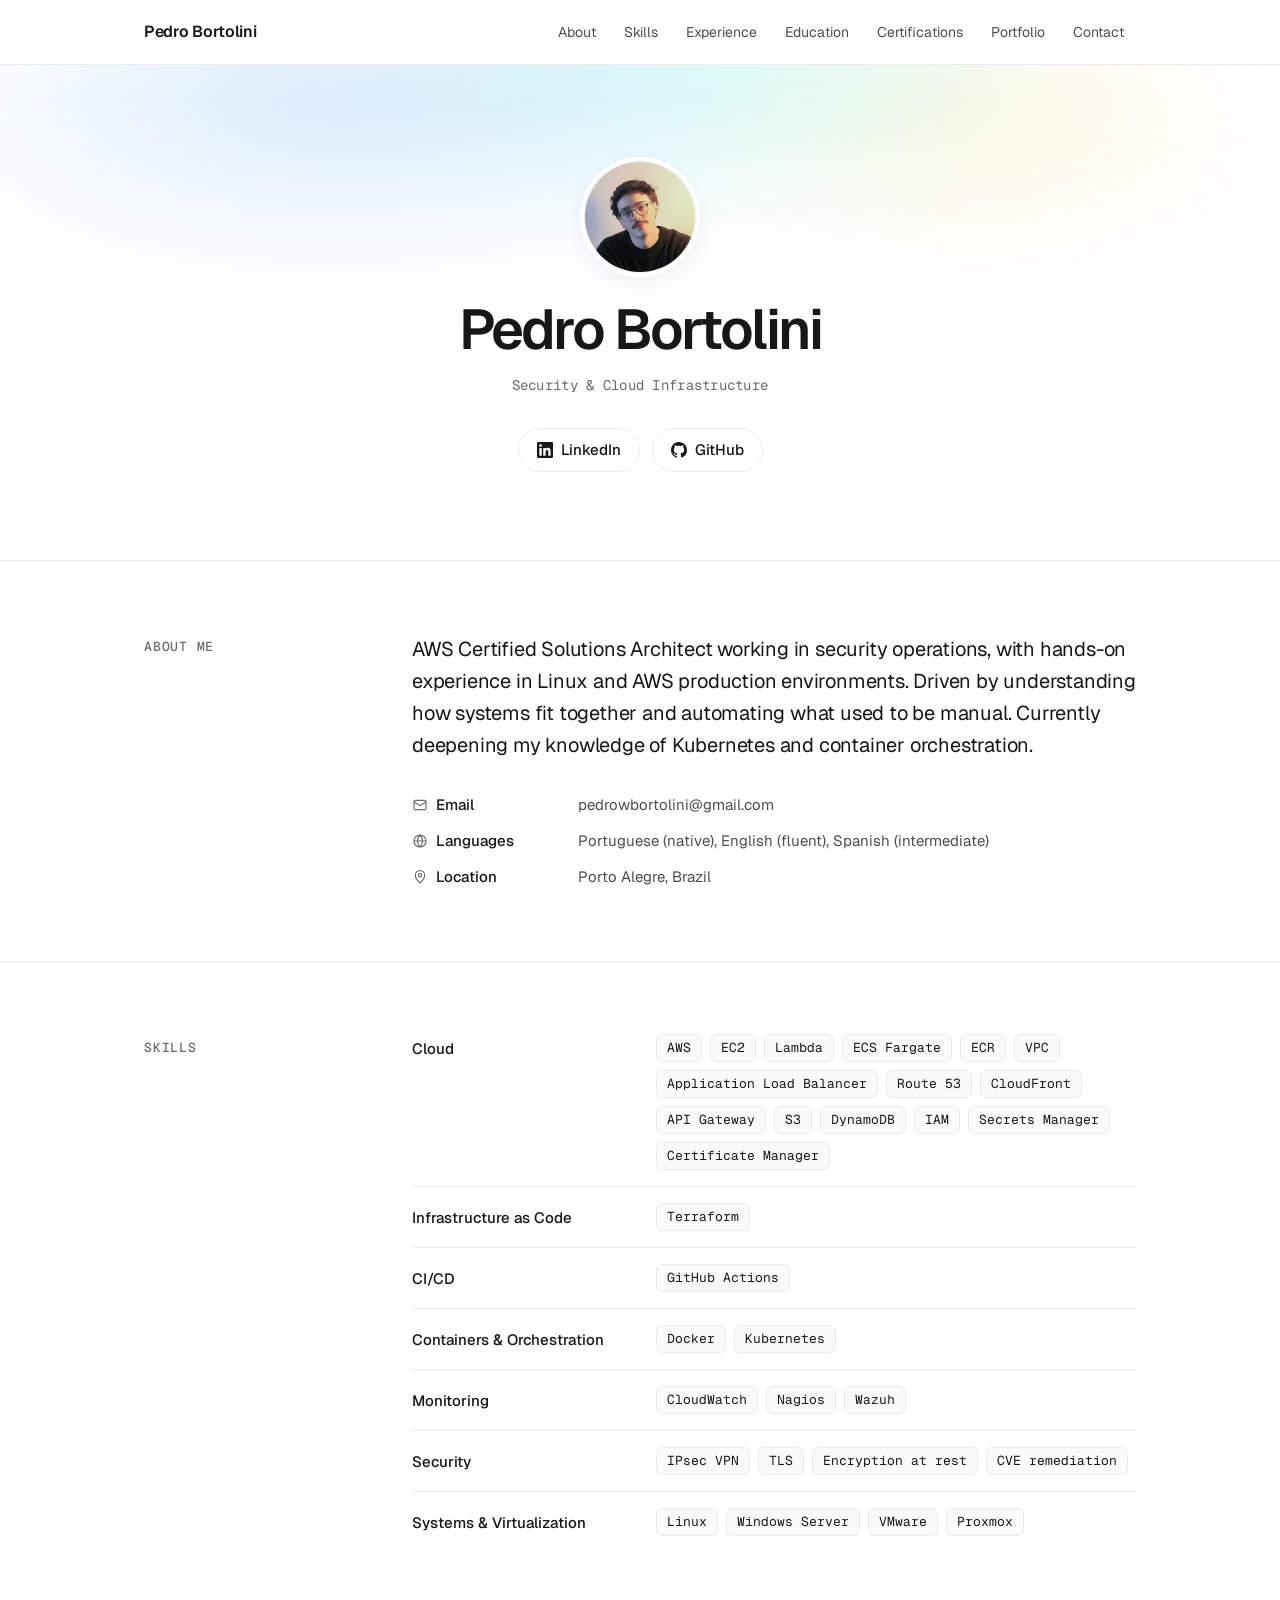
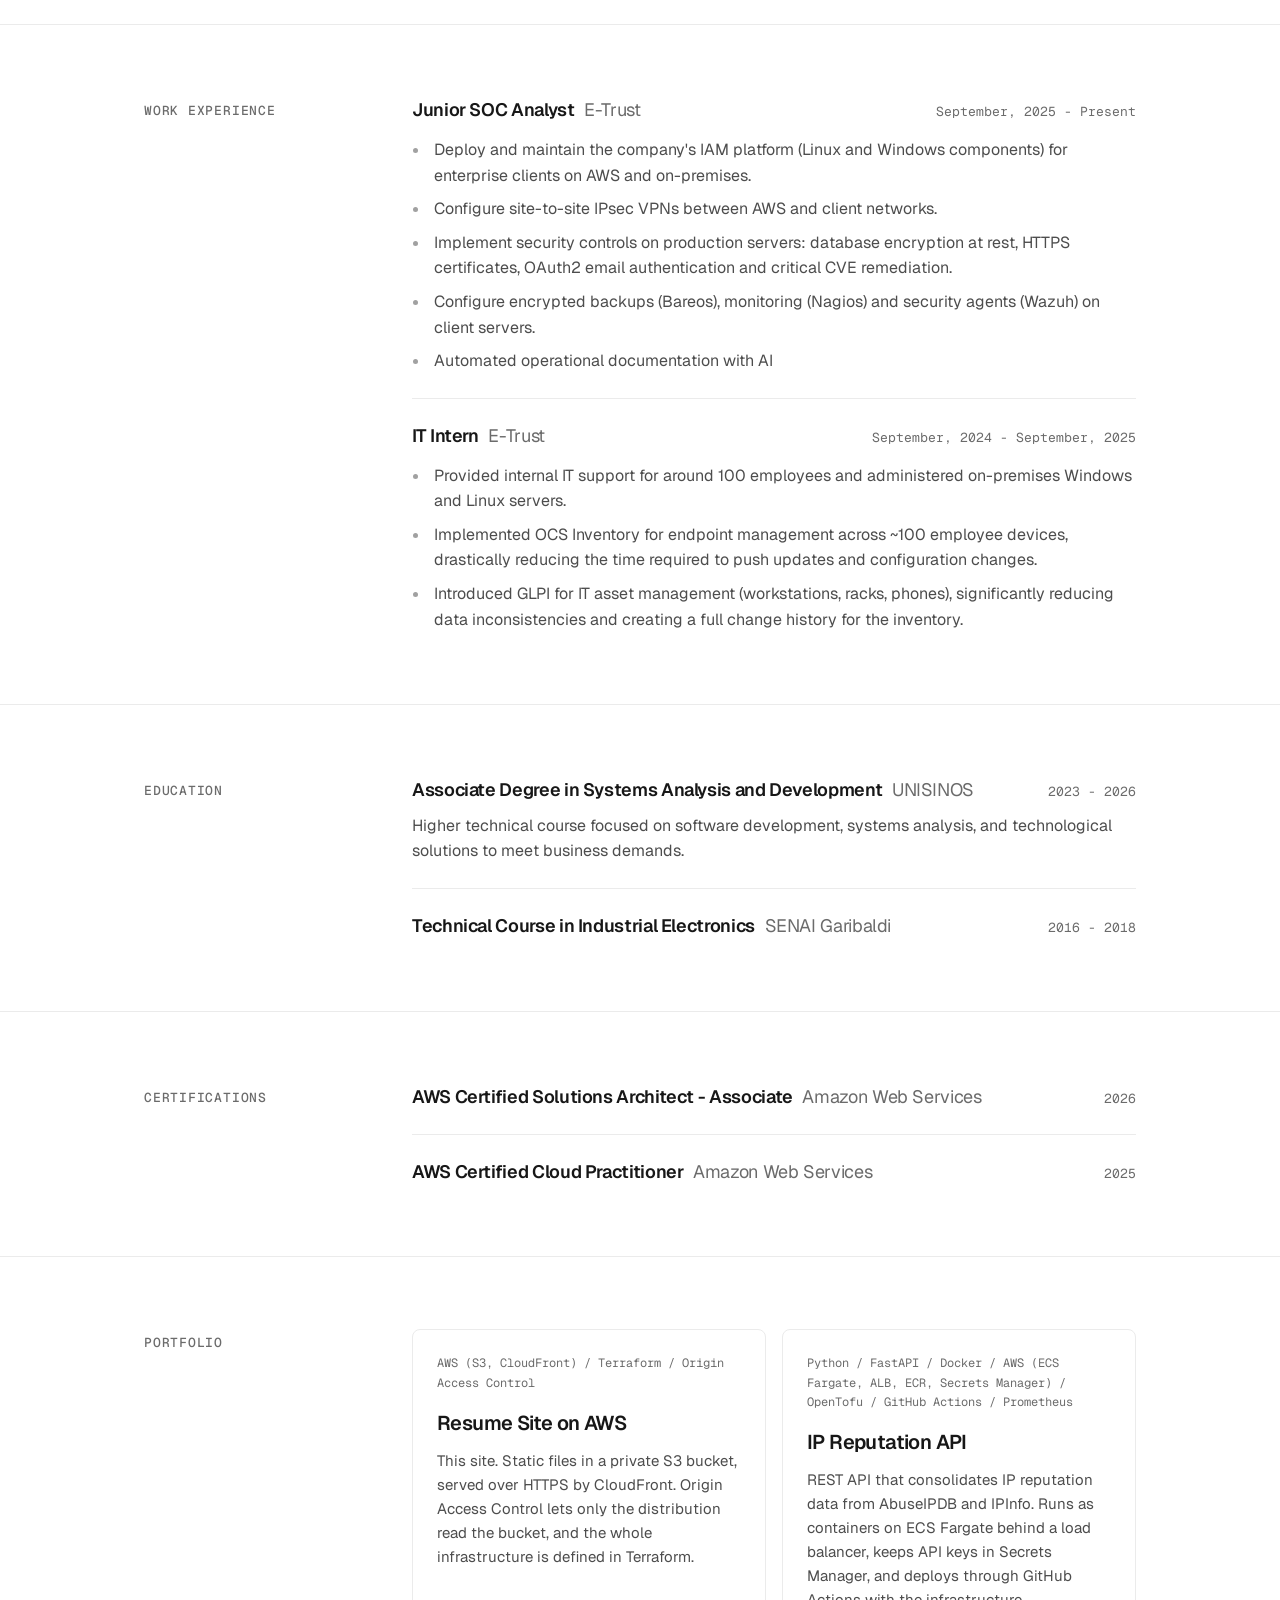
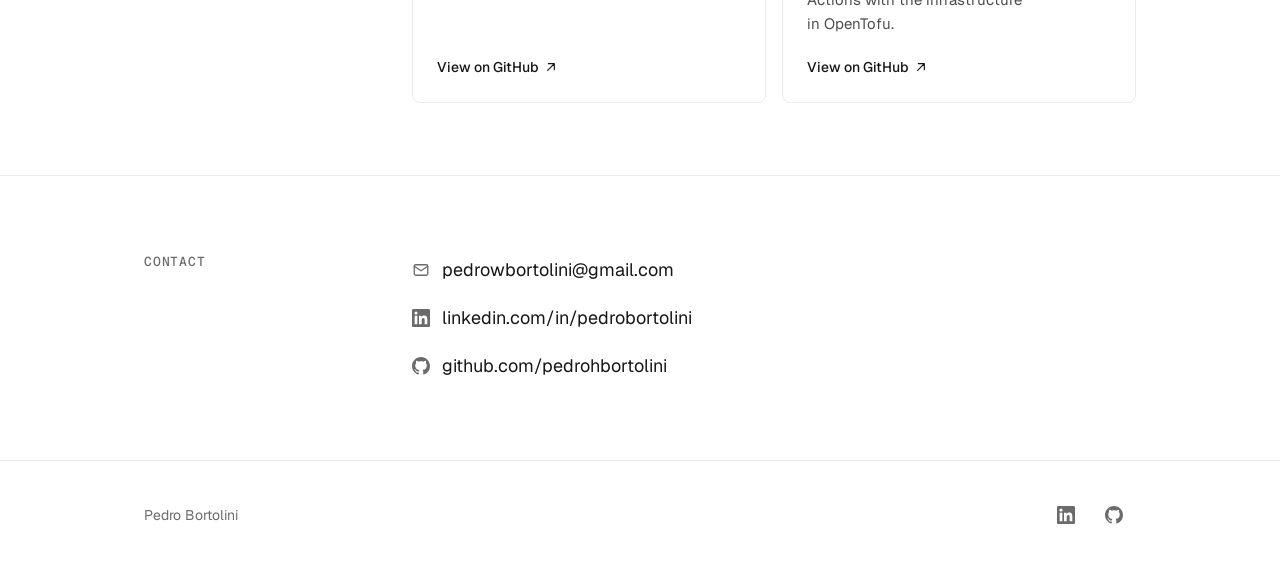
==== commit 56b55f0e: "content: single cloud row in skills" ====
--- a/site/index.html
+++ b/site/index.html
@@ -81,10 +81,7 @@
           <h2 class="label" id="skills-title">Skills</h2>
           <!-- Grouped list instead of percentage bars: self-rated percentages carry no real information. -->
           <dl class="skills" translate="no">
-            <div><dt>AWS Compute &amp; Containers</dt><dd><span class="chip">EC2</span><span class="chip">Lambda</span><span class="chip">ECS Fargate</span><span class="chip">ECR</span></dd></div>
-            <div><dt>AWS Networking &amp; Delivery</dt><dd><span class="chip">VPC</span><span class="chip">Application Load Balancer</span><span class="chip">Route 53</span><span class="chip">CloudFront</span><span class="chip">API Gateway</span></dd></div>
-            <div><dt>AWS Storage &amp; Databases</dt><dd><span class="chip">S3</span><span class="chip">DynamoDB</span></dd></div>
-            <div><dt>AWS Security &amp; Identity</dt><dd><span class="chip">IAM</span><span class="chip">Secrets Manager</span><span class="chip">Certificate Manager</span></dd></div>
+            <div><dt>Cloud</dt><dd><span class="chip">AWS</span><span class="chip">EC2</span><span class="chip">Lambda</span><span class="chip">ECS Fargate</span><span class="chip">ECR</span><span class="chip">VPC</span><span class="chip">Application Load Balancer</span><span class="chip">Route 53</span><span class="chip">CloudFront</span><span class="chip">API Gateway</span><span class="chip">S3</span><span class="chip">DynamoDB</span><span class="chip">IAM</span><span class="chip">Secrets Manager</span><span class="chip">Certificate Manager</span></dd></div>
             <div><dt>Infrastructure as Code</dt><dd><span class="chip">Terraform</span></dd></div>
             <div><dt>CI/CD</dt><dd><span class="chip">GitHub Actions</span></dd></div>
             <div><dt>Containers &amp; Orchestration</dt><dd><span class="chip">Docker</span><span class="chip">Kubernetes</span></dd></div>
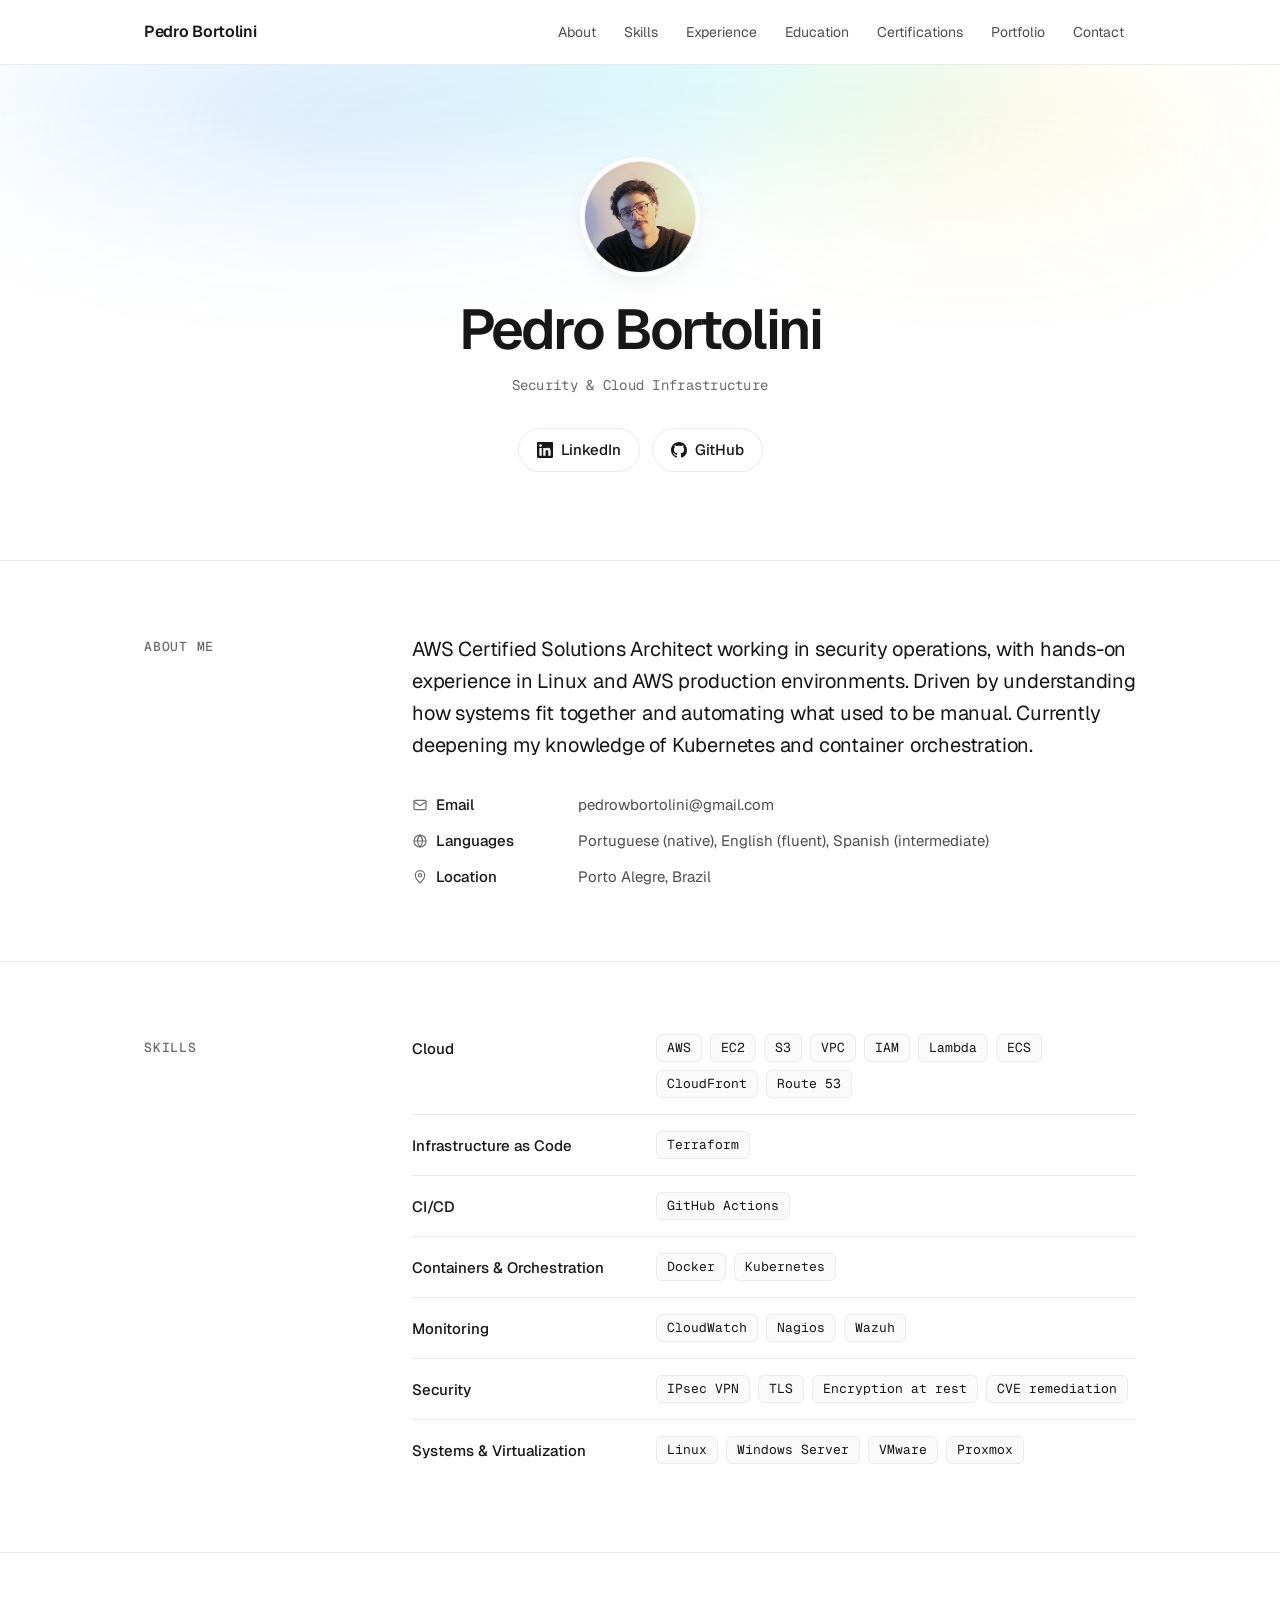
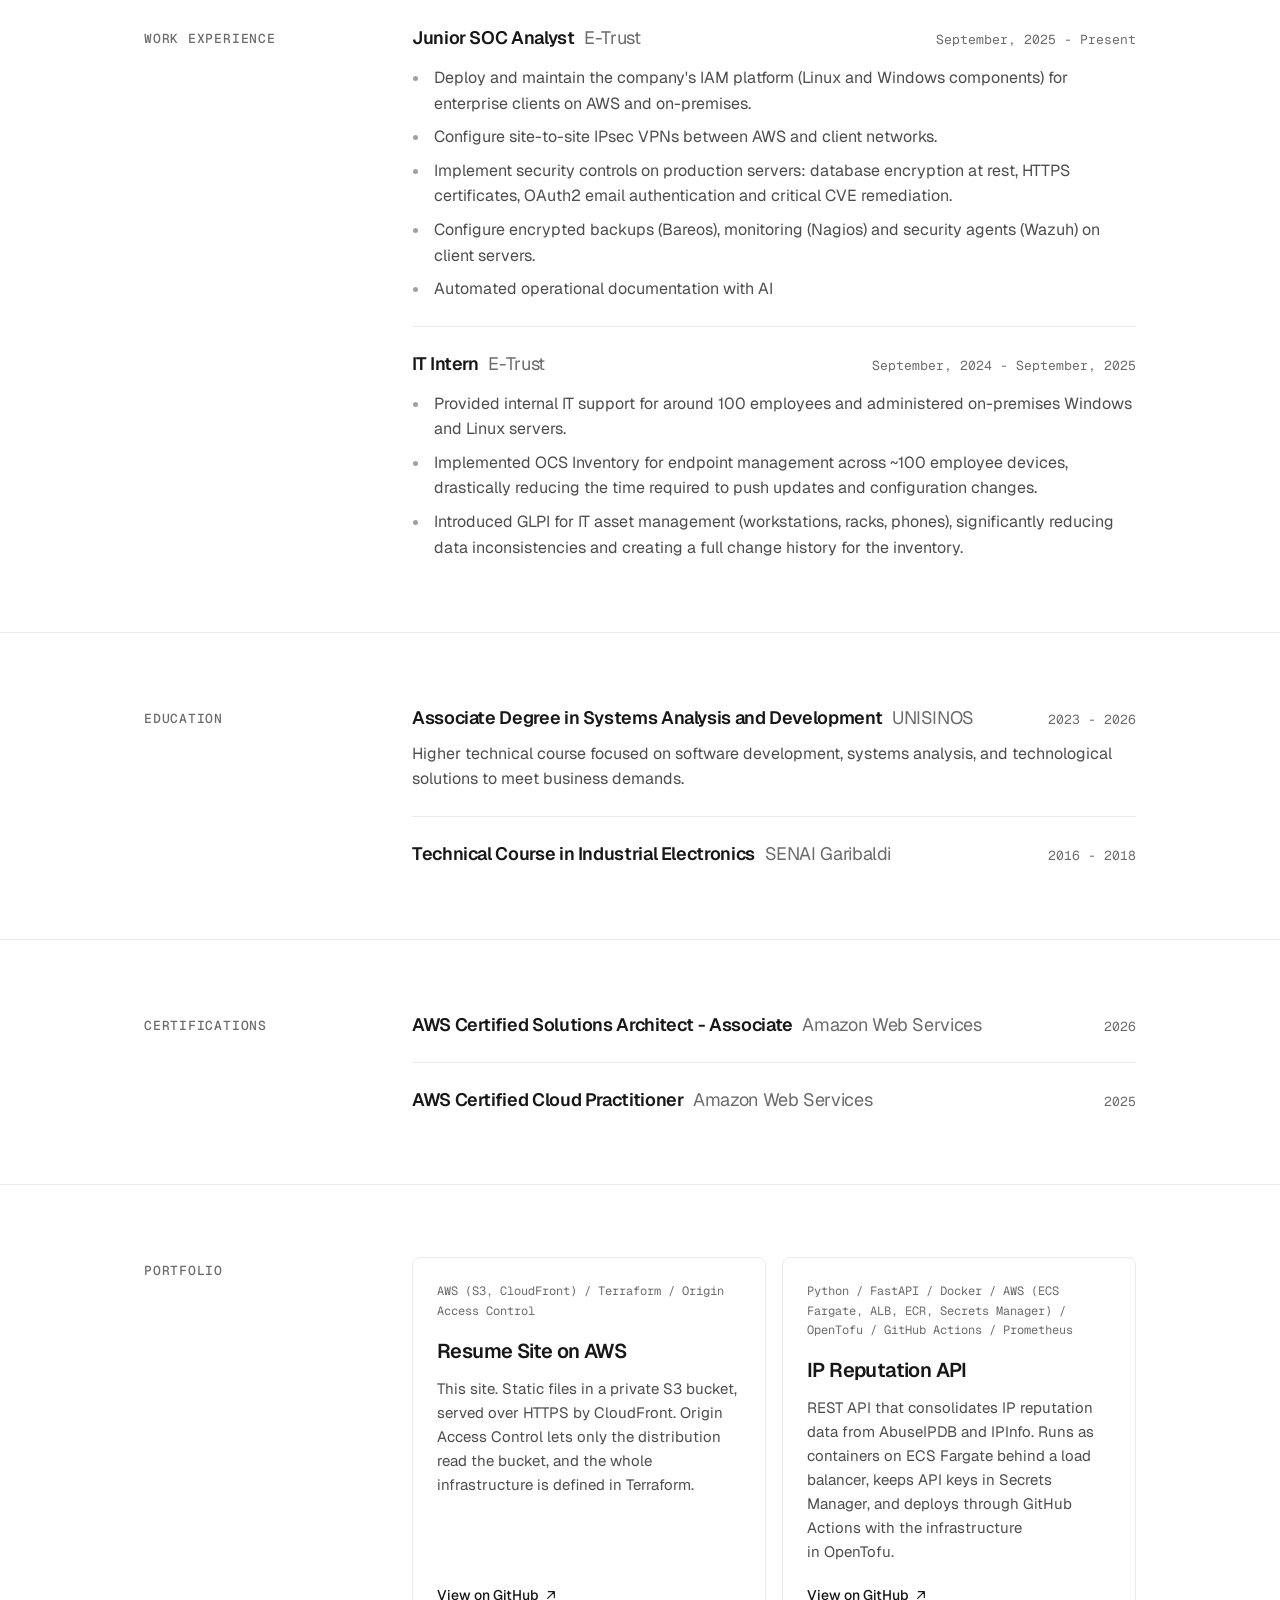
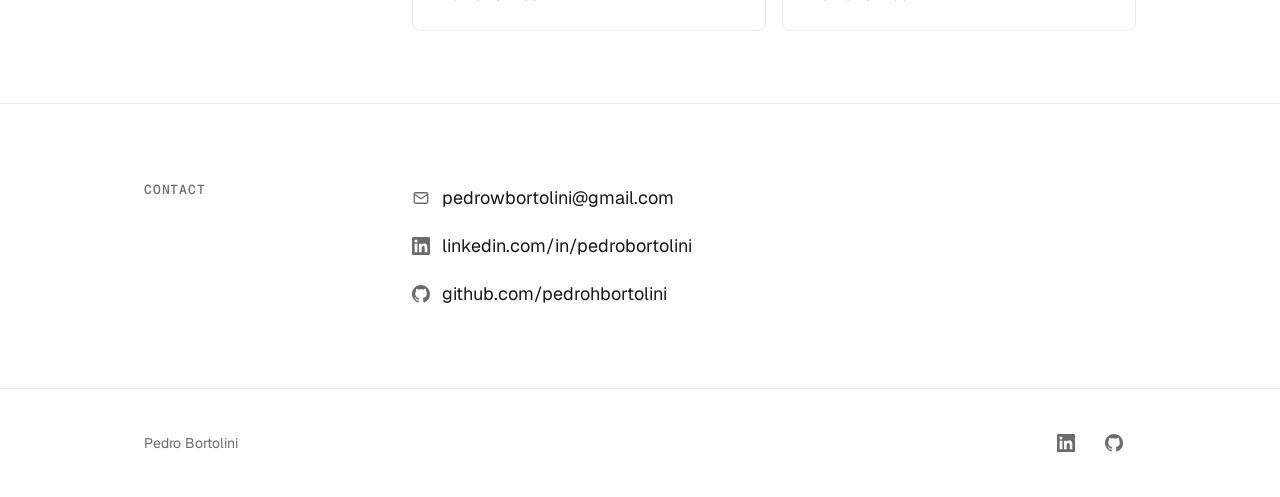
==== commit 038ce99d: "content: keep core AWS services in skills" ====
--- a/site/index.html
+++ b/site/index.html
@@ -81,7 +81,7 @@
           <h2 class="label" id="skills-title">Skills</h2>
           <!-- Grouped list instead of percentage bars: self-rated percentages carry no real information. -->
           <dl class="skills" translate="no">
-            <div><dt>Cloud</dt><dd><span class="chip">AWS</span><span class="chip">EC2</span><span class="chip">Lambda</span><span class="chip">ECS Fargate</span><span class="chip">ECR</span><span class="chip">VPC</span><span class="chip">Application Load Balancer</span><span class="chip">Route 53</span><span class="chip">CloudFront</span><span class="chip">API Gateway</span><span class="chip">S3</span><span class="chip">DynamoDB</span><span class="chip">IAM</span><span class="chip">Secrets Manager</span><span class="chip">Certificate Manager</span></dd></div>
+            <div><dt>Cloud</dt><dd><span class="chip">AWS</span><span class="chip">EC2</span><span class="chip">S3</span><span class="chip">VPC</span><span class="chip">IAM</span><span class="chip">Lambda</span><span class="chip">ECS</span><span class="chip">CloudFront</span><span class="chip">Route 53</span></dd></div>
             <div><dt>Infrastructure as Code</dt><dd><span class="chip">Terraform</span></dd></div>
             <div><dt>CI/CD</dt><dd><span class="chip">GitHub Actions</span></dd></div>
             <div><dt>Containers &amp; Orchestration</dt><dd><span class="chip">Docker</span><span class="chip">Kubernetes</span></dd></div>
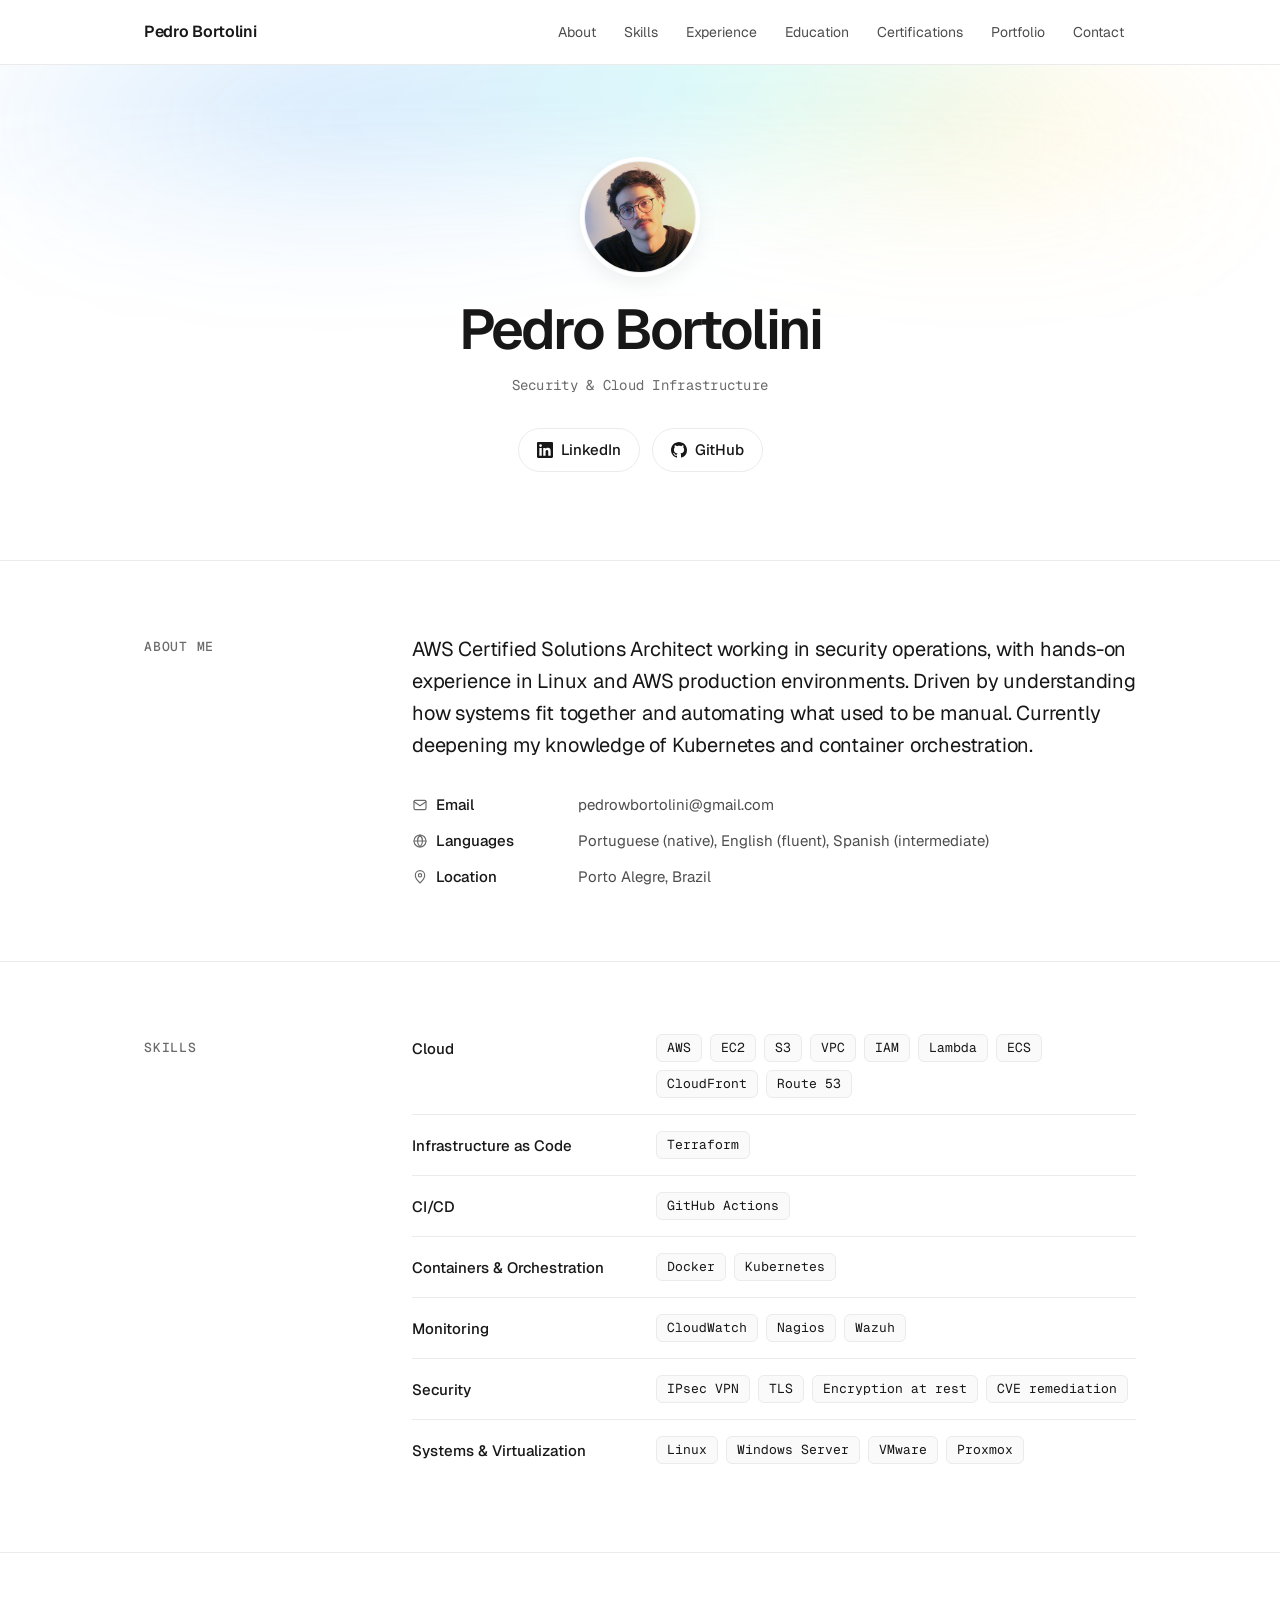
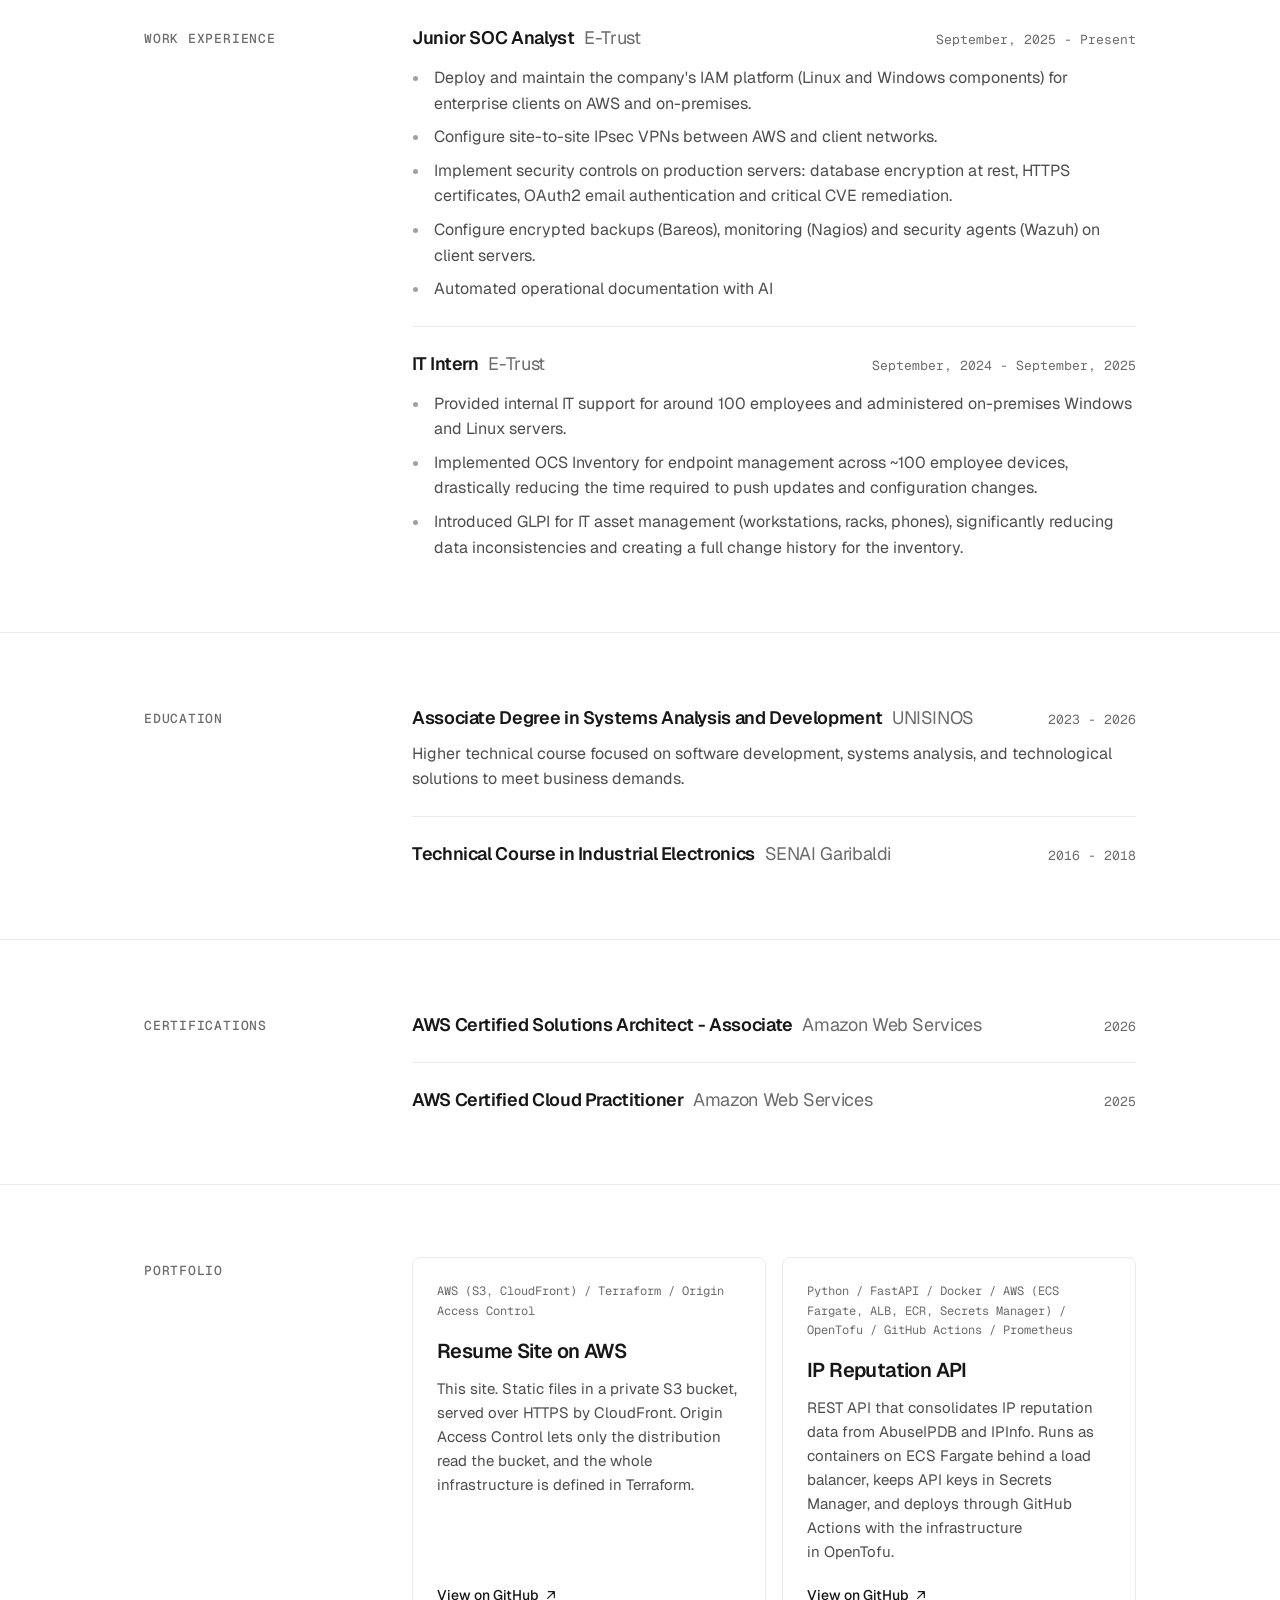
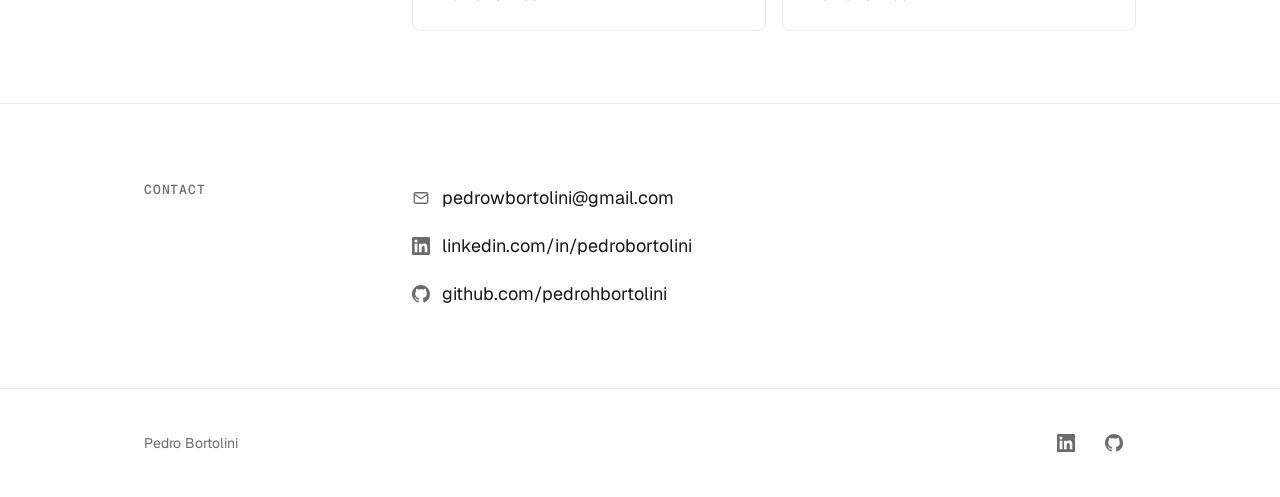
==== commit db618bb2: "design: sharper avatar and click-to-open photo" ====
--- a/site/index.html
+++ b/site/index.html
@@ -9,7 +9,7 @@
     <meta property="og:type" content="website">
     <meta property="og:title" content="Pedro Bortolini | Resume">
     <meta property="og:description" content="AWS Certified Solutions Architect working in security operations.">
-    <meta property="og:image" content="images/avatar.jpg">
+    <meta property="og:image" content="images/avatar-large.jpg">
     <link rel="icon" href="data:image/svg+xml,%3Csvg xmlns='http://www.w3.org/2000/svg' viewBox='0 0 32 32'%3E%3Crect width='32' height='32' rx='8' fill='%23171717'/%3E%3Ctext x='16' y='21.5' font-family='system-ui,sans-serif' font-size='15' font-weight='600' fill='%23fff' text-anchor='middle'%3EPB%3C/text%3E%3C/svg%3E">
     <link rel="preconnect" href="https://fonts.googleapis.com">
     <link rel="preconnect" href="https://fonts.gstatic.com" crossorigin>
@@ -51,7 +51,9 @@
         <!-- Soft mesh gradient: the only decoration on the page, kept behind the hero. -->
         <div class="hero-glow" aria-hidden="true"></div>
         <div class="wrap hero-inner">
-          <img class="avatar" src="images/avatar.jpg" alt="Portrait of Pedro Bortolini" width="112" height="112" fetchpriority="high">
+          <button class="avatar-btn" type="button" id="photo-open" aria-haspopup="dialog" aria-label="Open photo of Pedro Bortolini">
+            <img class="avatar" src="images/avatar.jpg" alt="Portrait of Pedro Bortolini" width="112" height="112" fetchpriority="high">
+          </button>
           <h1 translate="no">Pedro Bortolini</h1>
           <p class="hero-role">Security &amp; Cloud Infrastructure</p>
           <div class="hero-actions">
@@ -207,5 +209,17 @@
         </div>
       </div>
     </footer>
+
+    <!-- Photo viewer: native <dialog> gives Esc to close, focus trapping and a backdrop for free. -->
+    <dialog class="photo" id="photo" aria-label="Photo of Pedro Bortolini">
+      <img src="images/avatar-large.jpg" alt="Portrait of Pedro Bortolini" width="1600" height="1066" loading="lazy">
+      <button class="photo-close" type="button" aria-label="Close photo">&times;</button>
+    </dialog>
+    <script>
+      // Any click while open (image, backdrop or the close button) closes the viewer.
+      const photo = document.getElementById('photo');
+      document.getElementById('photo-open').addEventListener('click', () => photo.showModal());
+      photo.addEventListener('click', () => photo.close());
+    </script>
   </body>
 </html>
--- a/site/css/main.css
+++ b/site/css/main.css
@@ -147,9 +147,55 @@
   height: 112px;
   border-radius: 50%;
   object-fit: cover;
-  object-position: 47% 35%;   /* source is landscape; keep the face centred in the circle */
   border: 1px solid var(--hairline);
   box-shadow: 0 0 0 4px #fff, 0 8px 24px rgba(0, 0, 0, 0.08);
+  transition: transform 0.2s var(--ease);
+}
+
+/* The avatar is a button that opens the full photo. */
+.avatar-btn {
+  padding: 0;
+  border: 0;
+  background: none;
+  border-radius: 50%;
+  cursor: zoom-in;
+}
+.avatar-btn:hover .avatar { transform: scale(1.03); }
+
+.photo {
+  padding: 0;
+  border: 0;
+  background: none;
+  width: min(92vw, 1100px);   /* explicit width: the image's 100% needs a sized parent */
+  max-width: none;
+  overflow: visible;
+  cursor: zoom-out;
+}
+.photo::backdrop { background: rgba(0, 0, 0, 0.75); }
+.photo img {
+  width: 100%;
+  height: auto;
+  max-height: 86vh;
+  object-fit: contain;
+  border-radius: 12px;
+}
+.photo-close {
+  position: absolute;
+  top: -52px;
+  right: 0;
+  width: 44px;
+  height: 44px;
+  border: 0;
+  border-radius: 50%;
+  background: rgba(255, 255, 255, 0.15);
+  color: #fff;
+  font-size: 26px;
+  line-height: 1;
+  cursor: pointer;
+}
+.photo-close:hover { background: rgba(255, 255, 255, 0.28); }
+@media (prefers-reduced-motion: no-preference) {
+  .photo[open] { animation: rise 0.25s var(--ease); }
 }
 .hero h1 {
   margin-top: 28px;
